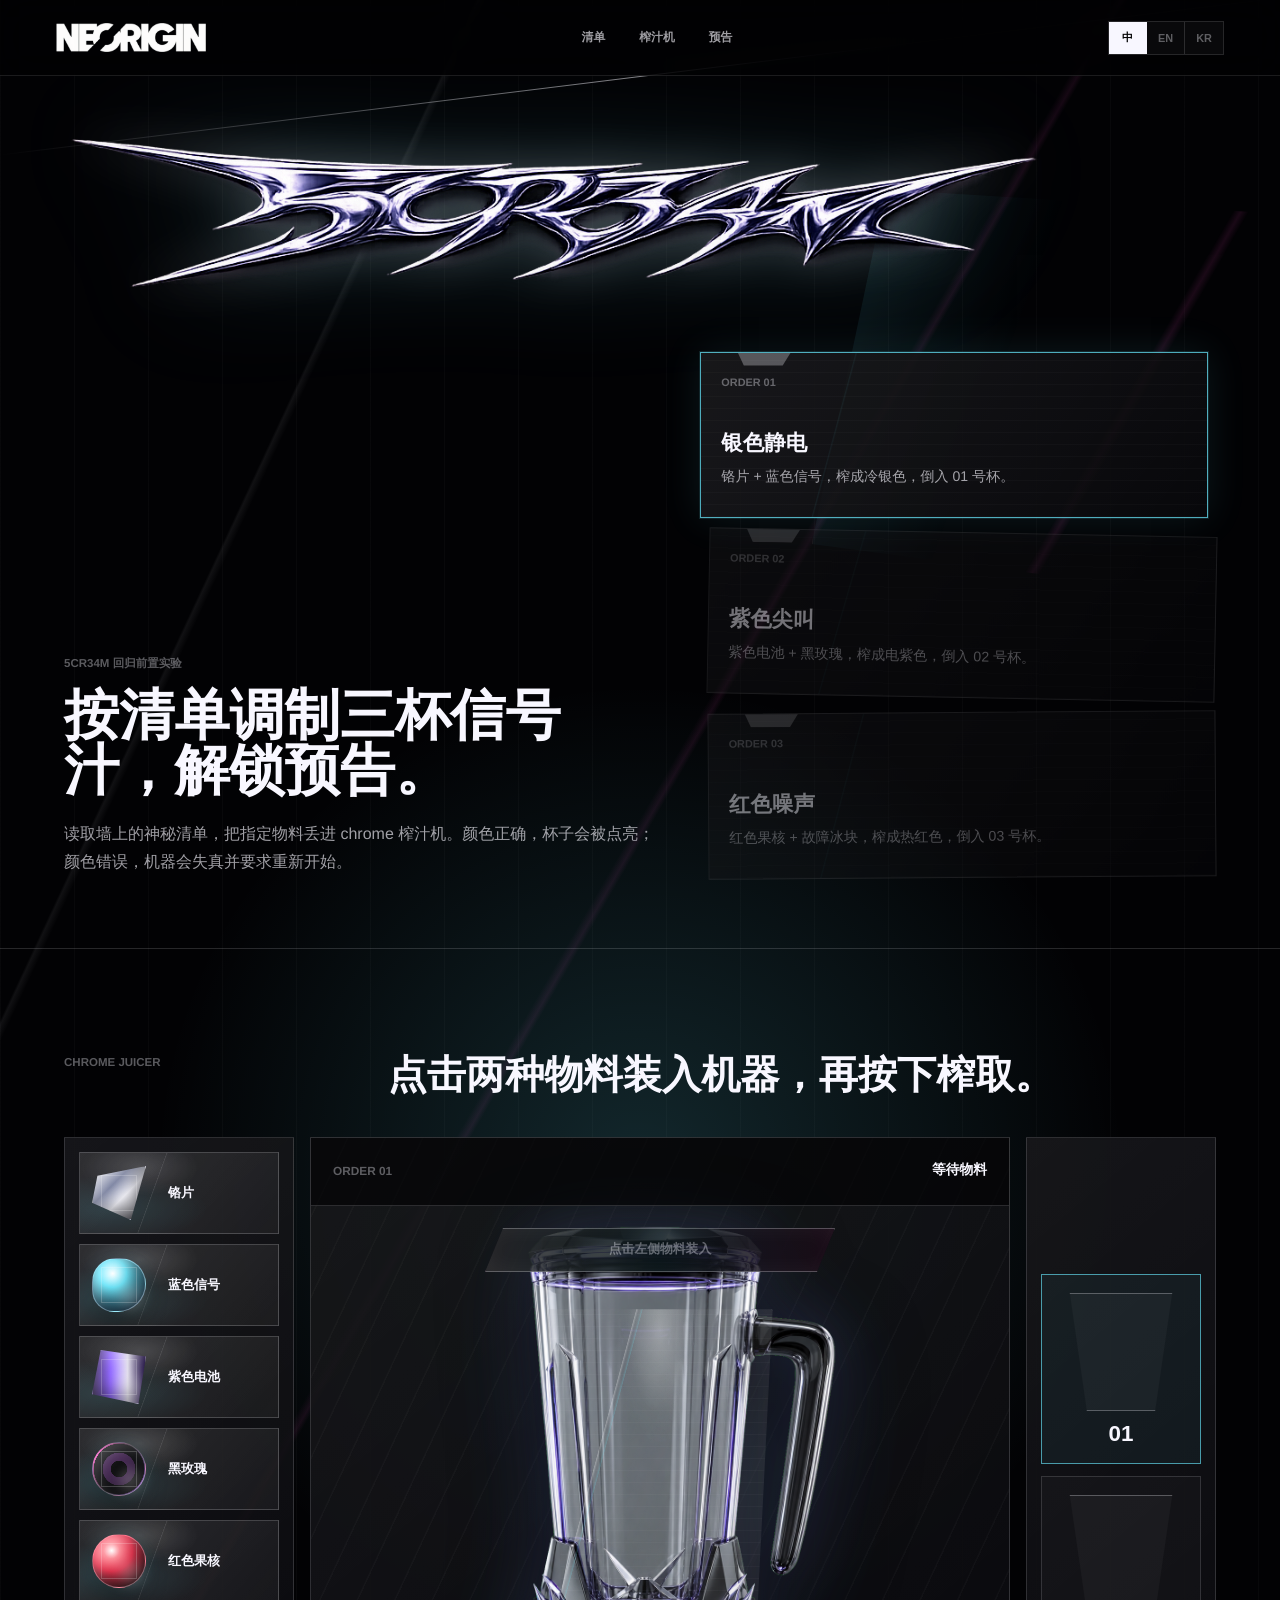
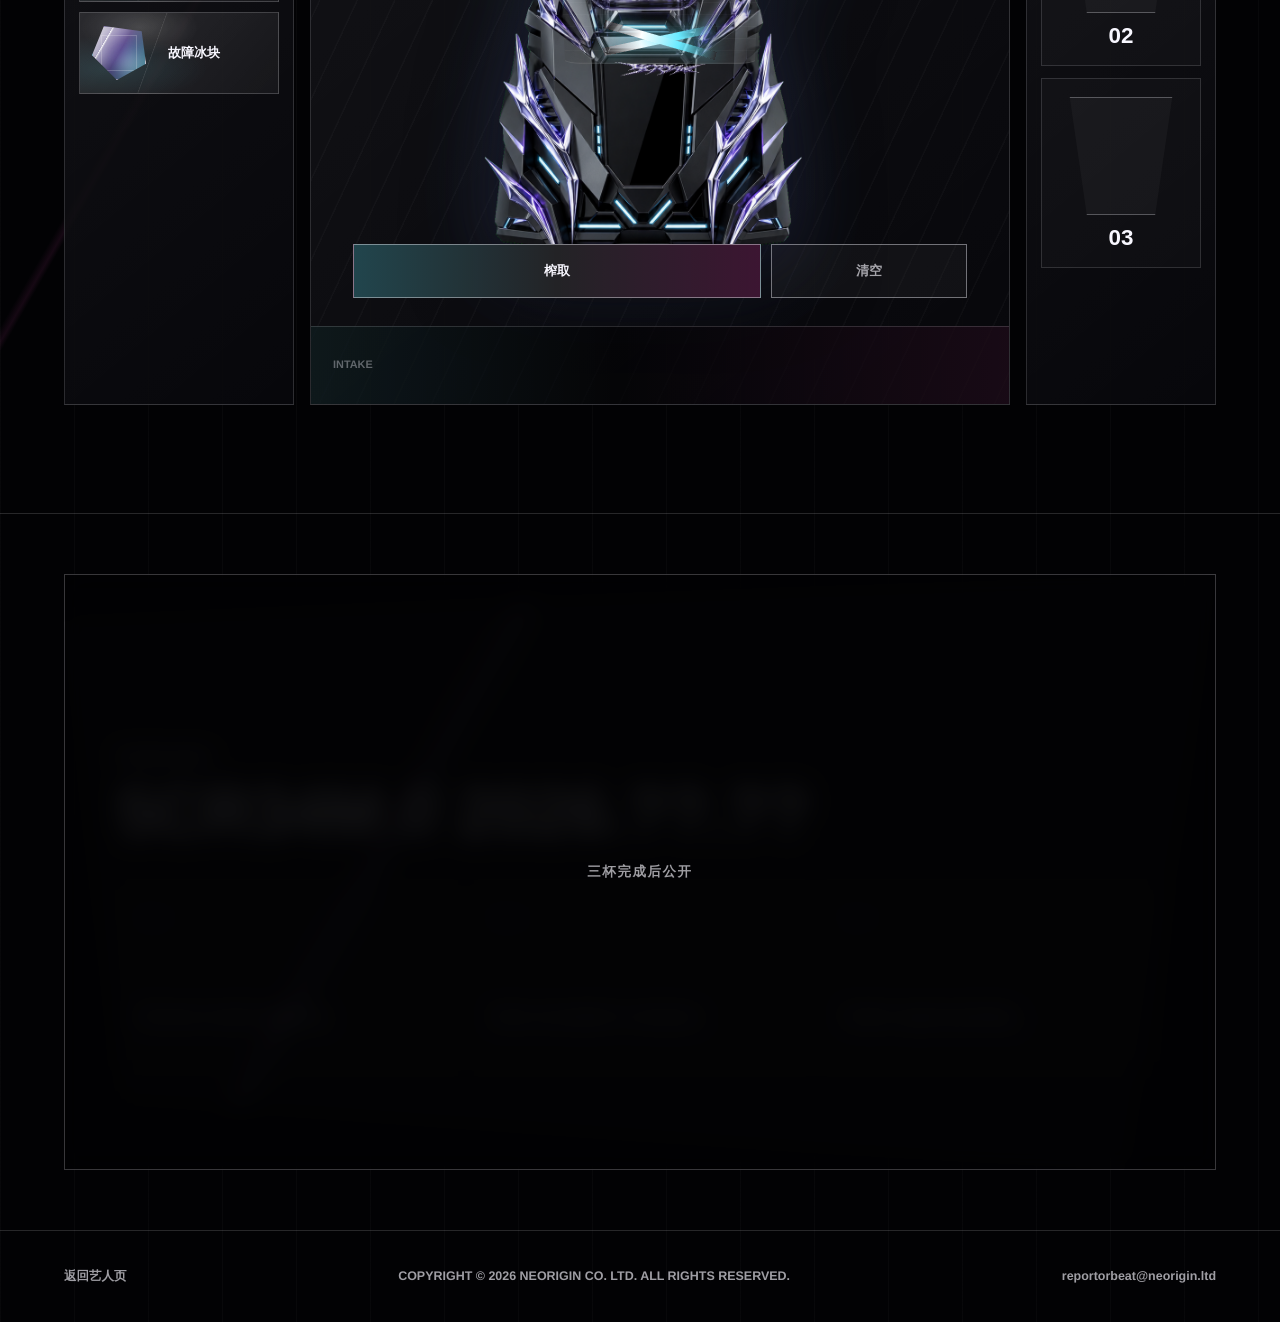
==== artists/5cr34m/index.html @ 67bed232 "Add files via upload" ====
<!doctype html>
<html lang="zh-CN">
  <head>
    <meta charset="UTF-8" />
    <meta name="viewport" content="width=device-width, initial-scale=1.0" />
    <meta name="description" content="5CR34M official interactive artist site by NEORIGIN." />
    <title>5CR34M | NEORIGIN</title>
    <link rel="stylesheet" href="./style.css?v=2" />
  </head>
  <body class="scream-lab" data-step="0">
    <canvas class="noise-field" id="noiseField" aria-hidden="true"></canvas>
    <div class="flash-layer" id="flashLayer" aria-hidden="true"></div>

    <header class="site-header">
      <a class="company-mark" href="../../" aria-label="NEORIGIN">
        <img src="../../assets/neorigin-logo.PNG" alt="NEORIGIN" draggable="false" />
      </a>
      <nav class="site-nav" aria-label="5CR34M">
        <a href="#orders" data-i18n="navOrders">清单</a>
        <a href="#lab" data-i18n="navLab">榨汁机</a>
        <a href="#teaser" data-i18n="navTeaser">预告</a>
      </nav>
      <div class="language-switch" aria-label="Language">
        <button class="lang-button is-active" type="button" data-lang="zh">中</button>
        <button class="lang-button" type="button" data-lang="en">EN</button>
        <button class="lang-button" type="button" data-lang="ko">KR</button>
      </div>
    </header>

    <main>
      <section class="hero" id="orders" aria-labelledby="heroTitle">
        <div class="hero-logo-wrap">
          <img
            class="artist-logo protected-media"
            src="../../assets/5CR34M-LOGO-TRIM.PNG"
            alt="5CR34M"
            draggable="false"
          />
        </div>

        <div class="hero-copy">
          <p class="eyebrow" data-i18n="heroKicker">5CR34M 回归前置实验</p>
          <h1 id="heroTitle" data-i18n="heroTitle">按清单调制三杯信号汁，解锁预告。</h1>
          <p data-i18n="heroCopy">
            读取墙上的神秘清单，把指定物料丢进 chrome 榨汁机。颜色正确，杯子会被点亮；颜色错误，机器会失真并要求重新开始。
          </p>
        </div>

        <div class="order-wall" aria-label="Recipe orders">
          <article class="order-card is-active" data-order-card="0">
            <span>ORDER 01</span>
            <strong data-i18n="orderOneTitle">银色静电</strong>
            <p data-i18n="orderOneCopy">铬片 + 蓝色信号，榨成冷银色，倒入 01 号杯。</p>
          </article>
          <article class="order-card" data-order-card="1">
            <span>ORDER 02</span>
            <strong data-i18n="orderTwoTitle">紫色尖叫</strong>
            <p data-i18n="orderTwoCopy">紫色电池 + 黑玫瑰，榨成电紫色，倒入 02 号杯。</p>
          </article>
          <article class="order-card" data-order-card="2">
            <span>ORDER 03</span>
            <strong data-i18n="orderThreeTitle">红色噪声</strong>
            <p data-i18n="orderThreeCopy">红色果核 + 故障冰块，榨成热红色，倒入 03 号杯。</p>
          </article>
        </div>
      </section>

      <section class="lab-section" id="lab" aria-labelledby="labTitle">
        <div class="lab-heading">
          <p class="eyebrow" data-i18n="labKicker">CHROME JUICER</p>
          <h2 id="labTitle" data-i18n="labTitle">点击两种物料装入机器，再按下榨取。</h2>
        </div>

        <div class="lab-grid">
          <aside class="ingredient-bank" aria-label="Ingredients">
            <button class="ingredient" type="button" data-ingredient="chrome">
              <span class="ingredient-icon chrome-shard"></span>
              <strong data-i18n="ingChrome">铬片</strong>
            </button>
            <button class="ingredient" type="button" data-ingredient="signal">
              <span class="ingredient-icon signal-drop"></span>
              <strong data-i18n="ingSignal">蓝色信号</strong>
            </button>
            <button class="ingredient" type="button" data-ingredient="violet">
              <span class="ingredient-icon violet-cell"></span>
              <strong data-i18n="ingViolet">紫色电池</strong>
            </button>
            <button class="ingredient" type="button" data-ingredient="rose">
              <span class="ingredient-icon black-rose"></span>
              <strong data-i18n="ingRose">黑玫瑰</strong>
            </button>
            <button class="ingredient" type="button" data-ingredient="redcore">
              <span class="ingredient-icon red-core"></span>
              <strong data-i18n="ingRedcore">红色果核</strong>
            </button>
            <button class="ingredient" type="button" data-ingredient="glitchice">
              <span class="ingredient-icon glitch-ice"></span>
              <strong data-i18n="ingGlitchice">故障冰块</strong>
            </button>
          </aside>

          <article class="juicer-console">
            <div class="machine-status">
              <span id="stepLabel">ORDER 01</span>
              <strong id="statusText" data-i18n="statusReady">等待物料</strong>
            </div>

            <div class="juicer" id="juicer" aria-label="5CR34M chrome juicer">
              <img
                class="machine-render protected-media"
                src="../../assets/5cr34m-juicer-render.png"
                alt=""
                draggable="false"
              />
              <div class="drop-zone" id="dropZone">
                <span data-i18n="dropHint">点击左侧物料装入</span>
              </div>
              <div class="machine-jar">
                <div class="jar-liquid" id="jarLiquid"></div>
                <canvas class="blend-canvas" id="blendCanvas" aria-hidden="true"></canvas>
                <div class="ingredient-world" id="ingredientWorld" aria-hidden="true"></div>
                <div class="blade blade-a"></div>
                <div class="blade blade-b"></div>
              </div>
              <div class="pour-stream" id="pourStream" aria-hidden="true"></div>
              <div class="machine-base">
                <button class="blend-button" id="blendButton" type="button" data-i18n="blendButton">
                  榨取
                </button>
                <button class="clear-button" id="clearButton" type="button" data-i18n="clearButton">
                  清空
                </button>
              </div>
            </div>

            <div class="loaded-tray" id="loadedTray" aria-live="polite"></div>
          </article>

          <aside class="cup-rack" aria-label="Signal cups">
            <button class="cup is-active" type="button" data-cup="0">
              <span class="cup-bowl"><i></i></span>
              <strong>01</strong>
            </button>
            <button class="cup" type="button" data-cup="1">
              <span class="cup-bowl"><i></i></span>
              <strong>02</strong>
            </button>
            <button class="cup" type="button" data-cup="2">
              <span class="cup-bowl"><i></i></span>
              <strong>03</strong>
            </button>
          </aside>
        </div>
      </section>

      <section class="teaser-section is-locked" id="teaser" aria-labelledby="teaserTitle">
        <div class="teaser-lock" id="teaserLock">
          <span data-i18n="teaserLocked">三杯完成后公开</span>
        </div>
        <div class="teaser-content">
          <p class="eyebrow" data-i18n="teaserKicker">RETURN SIGNAL</p>
          <h2 id="teaserTitle" data-i18n="teaserTitle">5CR34M // 2026.??.??</h2>
          <div class="teaser-grid">
            <article>
              <span>FILE A</span>
              <strong data-i18n="teaserOne">Chrome mouth opening.</strong>
            </article>
            <article>
              <span>FILE B</span>
              <strong data-i18n="teaserTwo">Voice encoded in red juice.</strong>
            </article>
            <article>
              <span>FILE C</span>
              <strong data-i18n="teaserThree">Trailer signal pending.</strong>
            </article>
          </div>
        </div>
      </section>
    </main>

    <footer class="site-footer">
      <a href="../../#artists" data-i18n="backArtists">返回艺人页</a>
      <span>COPYRIGHT © 2026 NEORIGIN CO. LTD. ALL RIGHTS RESERVED.</span>
      <a href="mailto:reportorbeat@neorigin.ltd">reportorbeat@neorigin.ltd</a>
    </footer>

    <script src="./script.js"></script>
  </body>
</html>
---- artists/5cr34m/style.css ----
:root {
  --bg: #020204;
  --panel: rgba(8, 8, 12, 0.82);
  --ink: #f8f7ff;
  --muted: rgba(248, 247, 255, 0.64);
  --soft: rgba(248, 247, 255, 0.36);
  --line: rgba(248, 247, 255, 0.15);
  --bright: rgba(248, 247, 255, 0.42);
  --cyan: #69eaff;
  --violet: #8f65ff;
  --pink: #ff4fc7;
  --red: #ff304f;
  --silver: #e7e7ff;
  --juice: transparent;
  --juice-glow: transparent;
  --mx: 50%;
  --my: 40%;
}

* {
  box-sizing: border-box;
}

html {
  min-width: 320px;
  background: var(--bg);
  scroll-behavior: smooth;
}

body {
  margin: 0;
  overflow-x: hidden;
  background:
    radial-gradient(circle at var(--mx) var(--my), rgba(105, 234, 255, 0.16), transparent 26%),
    linear-gradient(115deg, transparent 0 18%, rgba(248, 247, 255, 0.06) 18.1%, transparent 18.4%),
    linear-gradient(300deg, transparent 0 62%, rgba(255, 79, 199, 0.08) 62.2%, transparent 62.5%),
    repeating-linear-gradient(90deg, rgba(255, 255, 255, 0.025) 0 1px, transparent 1px 74px),
    #020204;
  color: var(--ink);
  font-family:
    "Inter", "Helvetica Neue", Helvetica, ui-sans-serif, system-ui, -apple-system,
    BlinkMacSystemFont, "Segoe UI", "PingFang SC", "Hiragino Sans GB",
    "Noto Sans CJK SC", "Microsoft YaHei", Arial, sans-serif;
  letter-spacing: 0;
  text-rendering: geometricPrecision;
  -webkit-font-smoothing: antialiased;
}

body::before {
  position: fixed;
  inset: 0;
  z-index: -3;
  pointer-events: none;
  content: "";
  background:
    linear-gradient(180deg, transparent, rgba(0, 0, 0, 0.66)),
    repeating-linear-gradient(0deg, rgba(255, 255, 255, 0.04) 0 1px, transparent 1px 7px);
  opacity: 0.46;
}

body.is-error {
  animation: errorShake 220ms steps(2, end) 2;
}

body.is-unlocked {
  background:
    radial-gradient(circle at var(--mx) var(--my), rgba(255, 79, 199, 0.2), transparent 28%),
    radial-gradient(circle at 50% 18%, rgba(105, 234, 255, 0.14), transparent 32%),
    linear-gradient(115deg, transparent 0 18%, rgba(248, 247, 255, 0.08) 18.1%, transparent 18.4%),
    #020204;
}

button,
a {
  color: inherit;
  font: inherit;
}

button {
  border-radius: 0;
}

a {
  text-decoration: none;
}

img,
.protected-media {
  max-width: 100%;
  user-select: none;
  -webkit-user-drag: none;
  -webkit-touch-callout: none;
}

svg,
canvas,
video {
  max-width: 100%;
}

:where(h1, h2, h3, p, a, span, strong, button) {
  overflow-wrap: anywhere;
}

::selection {
  background: var(--ink);
  color: #050506;
}

.noise-field,
.flash-layer {
  position: fixed;
  inset: 0;
  pointer-events: none;
}

.noise-field {
  z-index: -2;
}

.flash-layer {
  z-index: 60;
  overflow: hidden;
}

.spark {
  position: absolute;
  left: var(--x);
  top: var(--y);
  width: var(--w);
  height: 2px;
  background: linear-gradient(90deg, transparent, hsl(var(--hue) 100% 72%), transparent);
  box-shadow: 0 0 18px hsl(var(--hue) 100% 68% / 0.78);
  transform: translate(-50%, -50%) rotate(var(--r));
  animation: sparkOut 720ms cubic-bezier(0.14, 0.76, 0.18, 1) forwards;
}

.site-header {
  position: fixed;
  inset: 0 0 auto;
  z-index: 40;
  display: grid;
  grid-template-columns: auto minmax(0, 1fr) auto;
  gap: 28px;
  align-items: center;
  min-height: 76px;
  padding: 0 56px;
  border-bottom: 1px solid rgba(248, 247, 255, 0.1);
  background: rgba(2, 2, 4, 0.72);
  backdrop-filter: blur(18px);
}

.company-mark {
  display: block;
  width: 150px;
}

.company-mark img {
  display: block;
  width: 100%;
  height: auto;
}

.site-nav {
  display: flex;
  justify-content: center;
  gap: 34px;
  color: var(--muted);
  font-size: 0.74rem;
  font-weight: 840;
}

.site-nav a {
  position: relative;
  padding: 8px 0;
  white-space: nowrap;
}

.site-nav a::after {
  position: absolute;
  right: 0;
  bottom: 2px;
  left: 0;
  height: 1px;
  content: "";
  background: linear-gradient(90deg, var(--cyan), var(--silver), var(--pink));
  opacity: 0;
  transform: scaleX(0);
  transform-origin: right;
  transition:
    opacity 160ms ease,
    transform 160ms ease;
}

.site-nav a:hover {
  color: var(--ink);
}

.site-nav a:hover::after {
  opacity: 1;
  transform: scaleX(1);
  transform-origin: left;
}

.language-switch {
  display: flex;
  border: 1px solid var(--line);
}

.lang-button {
  min-width: 38px;
  height: 32px;
  border: 0;
  border-right: 1px solid var(--line);
  background: rgba(255, 255, 255, 0.03);
  color: var(--soft);
  font-size: 0.68rem;
  font-weight: 880;
  cursor: pointer;
}

.lang-button:last-child {
  border-right: 0;
}

.lang-button.is-active {
  background: var(--ink);
  color: #050506;
}

.hero {
  position: relative;
  display: grid;
  grid-template-columns: minmax(0, 1fr) minmax(360px, 0.86fr);
  gap: 54px;
  min-height: 100svh;
  padding: 132px 64px 70px;
  align-items: end;
  overflow: hidden;
}

.hero::before,
.hero::after {
  position: absolute;
  pointer-events: none;
  content: "";
}

.hero::before {
  inset: 20% -12% auto auto;
  width: 620px;
  height: 420px;
  border: 1px solid rgba(248, 247, 255, 0.12);
  background:
    linear-gradient(110deg, rgba(105, 234, 255, 0.16), transparent 34%),
    linear-gradient(300deg, transparent 0 48%, rgba(255, 79, 199, 0.14) 49%, transparent 50%);
  clip-path: polygon(12% 0, 100% 8%, 82% 100%, 0 84%);
  filter: blur(0.2px);
  opacity: 0.7;
}

.hero::after {
  inset: 76px 0 auto;
  height: 1px;
  background: linear-gradient(90deg, transparent, rgba(248, 247, 255, 0.52), transparent);
  transform: skewY(-7deg);
}

.hero-logo-wrap {
  grid-column: 1 / -1;
  width: min(100%, 980px);
  margin-bottom: 4px;
}

.artist-logo {
  display: block;
  width: 100%;
  height: auto;
  filter:
    drop-shadow(0 0 24px rgba(248, 247, 255, 0.22))
    drop-shadow(0 0 54px rgba(105, 234, 255, 0.18));
}

.hero-copy {
  max-width: 760px;
}

.eyebrow {
  margin: 0 0 16px;
  color: var(--soft);
  font-size: 0.72rem;
  font-weight: 900;
  text-transform: uppercase;
}

.hero h1,
.lab-heading h2,
.teaser-section h2 {
  margin: 0;
  font-weight: 880;
  line-height: 0.98;
}

.hero h1 {
  max-width: 740px;
  font-size: 3.45rem;
}

.hero-copy p:not(.eyebrow) {
  max-width: 620px;
  margin: 24px 0 0;
  color: var(--muted);
  font-size: 1rem;
  line-height: 1.78;
}

.order-wall {
  position: relative;
  display: grid;
  gap: 14px;
  align-self: stretch;
}

.order-card {
  position: relative;
  min-height: 166px;
  padding: 20px;
  overflow: hidden;
  border: 1px solid rgba(248, 247, 255, 0.17);
  background:
    linear-gradient(130deg, rgba(248, 247, 255, 0.08), rgba(248, 247, 255, 0.015)),
    rgba(5, 5, 8, 0.86);
  transform: rotate(var(--tilt, -1deg));
  transition:
    border-color 180ms ease,
    opacity 180ms ease,
    transform 180ms ease;
}

.order-card:nth-child(2) {
  --tilt: 1.1deg;
}

.order-card:nth-child(3) {
  --tilt: -0.4deg;
}

.order-card::before {
  position: absolute;
  inset: 0;
  content: "";
  background:
    linear-gradient(105deg, transparent 0 28%, rgba(105, 234, 255, 0.14) 28.2%, transparent 28.5%),
    repeating-linear-gradient(0deg, rgba(255, 255, 255, 0.05) 0 1px, transparent 1px 12px);
  opacity: 0.42;
}

.order-card::after {
  position: absolute;
  top: -1px;
  left: 36px;
  width: 54px;
  height: 14px;
  content: "";
  background: rgba(248, 247, 255, 0.52);
  clip-path: polygon(0 0, 100% 0, 84% 100%, 12% 100%);
  opacity: 0.55;
}

.order-card span,
.order-card strong,
.order-card p {
  position: relative;
  z-index: 1;
}

.order-card span {
  color: var(--soft);
  font-size: 0.68rem;
  font-weight: 900;
}

.order-card strong {
  display: block;
  margin-top: 42px;
  font-size: 1.34rem;
  line-height: 1;
  font-weight: 900;
}

.order-card p {
  margin: 12px 0 0;
  color: var(--muted);
  font-size: 0.88rem;
  line-height: 1.55;
}

.order-card:not(.is-active):not(.is-done) {
  opacity: 0.46;
}

.order-card.is-active {
  border-color: rgba(105, 234, 255, 0.72);
  transform: rotate(0deg) translateX(-8px);
  box-shadow:
    0 0 0 1px rgba(105, 234, 255, 0.12),
    0 0 38px rgba(105, 234, 255, 0.1);
}

.order-card.is-done {
  border-color: rgba(248, 247, 255, 0.46);
  opacity: 0.92;
}

.lab-section,
.teaser-section {
  position: relative;
  padding: 108px 64px;
  border-top: 1px solid var(--line);
}

.lab-heading {
  display: grid;
  grid-template-columns: 0.34fr minmax(0, 1fr);
  gap: 42px;
  max-width: 1220px;
  margin: 0 auto 42px;
}

.lab-heading h2 {
  max-width: 760px;
  font-size: 2.45rem;
}

.lab-grid {
  display: grid;
  grid-template-columns: 230px minmax(0, 1fr) 190px;
  gap: 16px;
  max-width: 1220px;
  margin: 0 auto;
}

.ingredient-bank,
.juicer-console,
.cup-rack {
  border: 1px solid var(--line);
  background:
    linear-gradient(140deg, rgba(255, 255, 255, 0.07), rgba(255, 255, 255, 0.014)),
    rgba(4, 4, 7, 0.86);
}

.ingredient-bank {
  display: grid;
  gap: 10px;
  align-content: start;
  padding: 14px;
  perspective: 900px;
}

.ingredient {
  position: relative;
  display: grid;
  grid-template-columns: 64px minmax(0, 1fr);
  gap: 12px;
  align-items: center;
  min-height: 82px;
  padding: 10px 12px;
  overflow: hidden;
  border: 1px solid rgba(248, 247, 255, 0.18);
  background:
    radial-gradient(ellipse at 30% 18%, rgba(255, 255, 255, 0.16), transparent 30%),
    linear-gradient(130deg, rgba(255, 255, 255, 0.09), rgba(255, 255, 255, 0.015)),
    rgba(255, 255, 255, 0.026);
  color: var(--ink);
  text-align: left;
  cursor: pointer;
  transform-style: preserve-3d;
  transition:
    border-color 140ms ease,
    transform 140ms ease,
    background 140ms ease;
}

.ingredient::before {
  position: absolute;
  inset: 0;
  pointer-events: none;
  content: "";
  background:
    linear-gradient(110deg, transparent 0 38%, rgba(255, 255, 255, 0.16) 38.2%, transparent 38.7%),
    radial-gradient(ellipse at 28px 70%, rgba(105, 234, 255, 0.18), transparent 42%);
  opacity: 0.68;
}

.ingredient:hover,
.ingredient.is-selected {
  border-color: rgba(105, 234, 255, 0.62);
  background: rgba(105, 234, 255, 0.065);
  transform: translateX(4px) rotateY(-8deg) rotateX(4deg);
}

.ingredient.is-used {
  opacity: 0.38;
  pointer-events: none;
}

.ingredient strong {
  position: relative;
  z-index: 2;
  min-width: 0;
  font-size: 0.82rem;
  font-weight: 880;
  overflow-wrap: anywhere;
}

.ingredient-icon {
  position: relative;
  z-index: 2;
  display: block;
  width: 54px;
  height: 54px;
  border: 1px solid rgba(248, 247, 255, 0.36);
  background: rgba(255, 255, 255, 0.04);
  box-shadow:
    inset -10px -12px 18px rgba(0, 0, 0, 0.38),
    inset 8px 8px 16px rgba(255, 255, 255, 0.26),
    0 14px 22px rgba(0, 0, 0, 0.32),
    0 0 22px rgba(105, 234, 255, 0.12);
  transform: translateZ(22px);
}

.ingredient-icon::before,
.ingredient-icon::after {
  position: absolute;
  pointer-events: none;
  content: "";
}

.ingredient-icon::before {
  inset: 8px;
  border: 1px solid rgba(255, 255, 255, 0.2);
  filter: blur(0.2px);
}

.ingredient-icon::after {
  right: 5px;
  bottom: 5px;
  width: 38%;
  height: 38%;
  background: rgba(255, 255, 255, 0.32);
  filter: blur(8px);
}

.chrome-shard {
  background: linear-gradient(135deg, #ffffff, #7d84a2 36%, #f7f7ff 58%, #11111a);
  clip-path: polygon(10% 18%, 100% 0, 72% 100%, 0 68%);
}

.signal-drop {
  border-radius: 48% 52% 56% 44%;
  background: radial-gradient(circle at 38% 28%, #fff, var(--cyan) 28%, #143d56 78%);
}

.violet-cell {
  background: linear-gradient(90deg, #2a174f, var(--violet), #f3efff, #321a68);
  clip-path: polygon(16% 0, 100% 12%, 86% 100%, 0 82%);
}

.black-rose {
  border-radius: 50%;
  background:
    radial-gradient(circle at 50% 50%, #050507 0 22%, #3f214e 23% 44%, #07070b 45% 68%, transparent 69%),
    conic-gradient(from 30deg, #09090d, #7340a5, #0a0a0f, #ff4fc7, #09090d);
}

.red-core {
  border-radius: 50%;
  background:
    radial-gradient(circle at 36% 30%, #fff, #ff8a96 16%, var(--red) 42%, #39030c 78%);
}

.glitch-ice {
  background:
    linear-gradient(120deg, transparent 0 24%, rgba(255, 255, 255, 0.92) 24.5%, transparent 27%),
    linear-gradient(300deg, rgba(105, 234, 255, 0.94), rgba(143, 101, 255, 0.45), rgba(255, 255, 255, 0.9));
  clip-path: polygon(22% 0, 92% 10%, 100% 70%, 46% 100%, 0 54%);
}

.juicer-console {
  position: relative;
  min-height: 680px;
  overflow: hidden;
}

.juicer-console::before {
  position: absolute;
  inset: 0;
  pointer-events: none;
  content: "";
  background:
    radial-gradient(circle at var(--mx) var(--my), rgba(105, 234, 255, 0.16), transparent 22%),
    repeating-linear-gradient(115deg, transparent 0 32px, rgba(255, 255, 255, 0.04) 33px 34px);
  opacity: 0.65;
}

.machine-status {
  position: relative;
  z-index: 2;
  display: flex;
  align-items: center;
  justify-content: space-between;
  gap: 18px;
  min-height: 68px;
  padding: 0 22px;
  border-bottom: 1px solid var(--line);
  background: rgba(2, 2, 4, 0.68);
}

.machine-status span {
  color: var(--soft);
  font-size: 0.74rem;
  font-weight: 900;
}

.machine-status strong {
  text-align: right;
  font-size: 0.86rem;
  font-weight: 900;
}

.juicer {
  position: relative;
  z-index: 1;
  min-height: 720px;
  padding: 26px 24px 118px;
  isolation: isolate;
  user-select: none;
  perspective: 1200px;
}

.machine-render {
  position: absolute;
  left: 50%;
  top: 10px;
  z-index: 1;
  display: block;
  width: min(73%, 430px);
  max-height: 650px;
  object-fit: contain;
  pointer-events: none;
  filter:
    drop-shadow(0 24px 42px rgba(0, 0, 0, 0.66))
    drop-shadow(0 0 24px rgba(143, 101, 255, 0.14))
    drop-shadow(0 0 34px rgba(105, 234, 255, 0.1));
  transform: translateX(-50%);
  transform-origin: 50% 68%;
}

.juicer.is-blending .machine-render {
  animation: machinePulse 180ms steps(2, end) infinite;
}

.juicer.is-pouring .machine-render {
  transform: translateX(-50%) rotate(-1.4deg);
  transition: transform 420ms cubic-bezier(0.2, 0.82, 0.2, 1);
}

.drop-zone {
  position: absolute;
  top: 22px;
  left: 50%;
  z-index: 9;
  display: grid;
  width: min(62%, 350px);
  min-height: 44px;
  place-items: center;
  border: 1px solid rgba(248, 247, 255, 0.28);
  background:
    linear-gradient(90deg, rgba(255, 255, 255, 0.12), rgba(105, 234, 255, 0.08), rgba(255, 79, 199, 0.08)),
    rgba(3, 3, 6, 0.82);
  color: var(--soft);
  font-size: 0.8rem;
  font-weight: 860;
  box-shadow:
    inset 0 0 24px rgba(255, 255, 255, 0.05),
    0 16px 40px rgba(0, 0, 0, 0.28);
  clip-path: polygon(18px 0, 100% 0, calc(100% - 18px) 100%, 0 100%);
  transform: translateX(-50%);
  transition:
    border-color 140ms ease,
    background 140ms ease,
    color 140ms ease;
}

.drop-zone.is-hot {
  border-color: var(--cyan);
  background: rgba(105, 234, 255, 0.12);
  color: var(--ink);
}

.machine-jar {
  position: absolute;
  left: 50%;
  top: 96px;
  z-index: 4;
  display: grid;
  width: min(43.5%, 256px);
  height: 362px;
  place-items: center;
  overflow: hidden;
  border: 0;
  background:
    radial-gradient(ellipse at 50% 8%, rgba(255, 255, 255, 0.12), transparent 24%),
    linear-gradient(110deg, rgba(255, 255, 255, 0.1), transparent 22%, rgba(255, 255, 255, 0.08) 72%);
  border-radius: 34px 34px 48px 48px / 46px 46px 54px 54px;
  clip-path: polygon(6% 2%, 94% 2%, 87% 100%, 13% 100%);
  box-shadow:
    inset 0 0 60px rgba(255, 255, 255, 0.08),
    inset 0 -46px 80px rgba(0, 0, 0, 0.18);
  perspective: 920px;
  transform: translateX(-50%);
}

.machine-jar::before,
.machine-jar::after {
  position: absolute;
  inset: 0;
  pointer-events: none;
  content: "";
}

.machine-jar::before {
  background:
    linear-gradient(105deg, transparent 0 30%, rgba(255, 255, 255, 0.26) 30.2%, transparent 30.8%),
    linear-gradient(285deg, transparent 0 68%, rgba(105, 234, 255, 0.18) 68.2%, transparent 68.8%);
  border-radius: inherit;
}

.machine-jar::after {
  border: 1px solid rgba(255, 255, 255, 0.08);
  border-radius: inherit;
  background:
    radial-gradient(ellipse at 50% 7%, rgba(255, 255, 255, 0.26), transparent 18%),
    repeating-linear-gradient(0deg, rgba(255, 255, 255, 0.025) 0 1px, transparent 1px 12px);
  mix-blend-mode: screen;
}

.jar-liquid {
  position: absolute;
  right: 8%;
  bottom: 5%;
  left: 8%;
  height: var(--liquid-height, 0%);
  background:
    radial-gradient(ellipse at 50% 8%, rgba(255, 255, 255, 0.24), transparent 24%),
    linear-gradient(120deg, rgba(255, 255, 255, 0.04), var(--juice-glow));
  filter: saturate(1.15) blur(0.2px);
  opacity: 0.18;
  transition:
    height 520ms ease,
    background 420ms ease;
  border-radius: 0 0 36px 36px / 0 0 42px 42px;
  clip-path: polygon(0 12%, 18% 2%, 42% 10%, 64% 0, 100% 12%, 100% 100%, 0 100%);
}

.jar-liquid::before,
.jar-liquid::after {
  position: absolute;
  inset: -20% -8%;
  pointer-events: none;
  content: "";
  opacity: 0;
  transition: opacity 220ms ease;
}

.jar-liquid::before {
  background:
    conic-gradient(from 0deg, transparent, rgba(255, 255, 255, 0.42), transparent, var(--juice-glow), transparent),
    radial-gradient(circle at 50% 50%, transparent 0 28%, rgba(255, 255, 255, 0.18) 29% 30%, transparent 31%);
  mix-blend-mode: screen;
}

.jar-liquid::after {
  background:
    radial-gradient(ellipse at 50% 15%, rgba(255, 255, 255, 0.62), transparent 22%),
    repeating-radial-gradient(ellipse at 50% 22%, rgba(255, 255, 255, 0.2) 0 1px, transparent 1px 11px);
  transform: scaleY(0.35);
}

.juicer.is-blending .jar-liquid::before {
  opacity: 0.8;
  animation: liquidVortex 520ms linear infinite;
}

.juicer.is-blending .jar-liquid::after {
  opacity: 0.55;
  animation: surfaceSpin 760ms linear infinite;
}

.blend-canvas,
.ingredient-world {
  position: absolute;
  inset: 0;
  width: 100%;
  height: 100%;
  pointer-events: none;
}

.blend-canvas {
  z-index: 5;
  mix-blend-mode: screen;
}

.ingredient-world {
  z-index: 4;
  transform-style: preserve-3d;
}

.jar-object {
  position: absolute;
  left: 0;
  top: 0;
  width: var(--size);
  height: var(--size);
  opacity: var(--opacity, 1);
  filter:
    drop-shadow(0 18px 18px rgba(0, 0, 0, 0.48))
    drop-shadow(0 0 22px var(--object-glow, rgba(105, 234, 255, 0.2)));
  transform:
    translate3d(var(--x), var(--y), var(--z))
    rotateX(var(--rx))
    rotateY(var(--ry))
    rotateZ(var(--rz))
    scale(var(--scale));
  transform-style: preserve-3d;
  transition: opacity 140ms ease;
}

.jar-object::before,
.jar-object::after {
  position: absolute;
  content: "";
}

.jar-object::before {
  inset: 0;
  border: 1px solid rgba(255, 255, 255, 0.38);
  background: var(--object-fill);
  border-radius: var(--object-radius, 44%);
  box-shadow:
    inset -16px -18px 24px rgba(0, 0, 0, 0.42),
    inset 10px 10px 20px rgba(255, 255, 255, 0.34),
    0 0 0 4px rgba(255, 255, 255, 0.035);
}

.jar-object::after {
  left: 16%;
  top: 12%;
  width: 42%;
  height: 30%;
  background: rgba(255, 255, 255, 0.72);
  border-radius: 50%;
  filter: blur(9px);
  transform: rotate(-18deg);
}

.jar-object[data-kind="chrome"]::before {
  border-radius: 34% 52% 40% 58%;
  transform: skewX(-8deg);
}

.jar-object[data-kind="signal"]::before {
  border-radius: 48% 52% 56% 44%;
}

.jar-object[data-kind="violet"]::before {
  border-radius: 32% 46% 36% 54%;
  transform: skewX(-6deg);
}

.jar-object[data-kind="rose"]::before {
  border-radius: 50%;
  clip-path: polygon(50% 0, 63% 30%, 98% 20%, 72% 50%, 98% 78%, 62% 70%, 50% 100%, 38% 70%, 2% 78%, 28% 50%, 2% 20%, 37% 30%);
}

.jar-object[data-kind="redcore"]::before {
  border-radius: 50%;
}

.jar-object[data-kind="glitchice"]::before {
  border-radius: 32% 54% 44% 48%;
  transform: skewX(8deg);
}

.blade {
  position: absolute;
  left: 50%;
  bottom: 20px;
  z-index: 2;
  width: 116px;
  height: 8px;
  background: linear-gradient(90deg, transparent, #fff, var(--cyan), transparent);
  box-shadow: 0 0 18px rgba(105, 234, 255, 0.54);
  transform-origin: center;
}

.blade-a {
  transform: translateX(-50%) rotate(-12deg);
}

.blade-b {
  transform: translateX(-50%) rotate(16deg);
}

.juicer.is-blending .blade-a,
.juicer.is-blending .blade-b {
  animation: bladeSpin 140ms linear infinite;
}

.juicer.is-blending .machine-jar {
  animation: glassPulse 150ms steps(2, end) infinite;
}

.pour-stream {
  position: absolute;
  left: calc(50% + min(22vw, 172px));
  top: 454px;
  z-index: 6;
  width: 12px;
  height: 0;
  pointer-events: none;
  opacity: 0;
  background:
    radial-gradient(circle at 50% 18%, rgba(255, 255, 255, 0.9), transparent 22%),
    linear-gradient(180deg, rgba(255, 255, 255, 0.7), var(--juice-glow), rgba(255, 255, 255, 0.08));
  border-radius: 999px;
  box-shadow:
    0 0 18px var(--juice-glow),
    0 0 34px rgba(248, 247, 255, 0.22);
  transform: rotate(-14deg);
  transform-origin: top center;
  filter: blur(0.1px) saturate(1.3);
}

.pour-stream::before,
.pour-stream::after {
  position: absolute;
  content: "";
  border-radius: 50%;
  background: var(--juice-glow);
  filter: blur(0.4px);
}

.pour-stream::before {
  left: -14px;
  top: 72%;
  width: 9px;
  height: 9px;
}

.pour-stream::after {
  right: -12px;
  top: 42%;
  width: 6px;
  height: 6px;
}

.juicer.is-pouring .pour-stream {
  height: 168px;
  opacity: 0.92;
  animation: pourFlicker 260ms linear infinite;
  transition:
    height 240ms ease,
    opacity 180ms ease;
}

.machine-base {
  position: absolute;
  right: 42px;
  bottom: 28px;
  left: 42px;
  z-index: 9;
  display: grid;
  grid-template-columns: 1fr 0.48fr;
  gap: 10px;
}

.blend-button,
.clear-button {
  min-height: 54px;
  border: 1px solid var(--bright);
  color: var(--ink);
  font-size: 0.82rem;
  font-weight: 920;
  cursor: pointer;
}

.blend-button {
  background:
    linear-gradient(90deg, rgba(105, 234, 255, 0.28), rgba(255, 255, 255, 0.12), rgba(255, 79, 199, 0.22)),
    #050508;
}

.clear-button {
  background: rgba(255, 255, 255, 0.035);
  color: var(--muted);
}

.blend-button:hover,
.clear-button:hover {
  border-color: var(--cyan);
  background-color: rgba(105, 234, 255, 0.1);
}

.loaded-tray {
  position: relative;
  z-index: 2;
  display: flex;
  flex-wrap: wrap;
  gap: 8px;
  min-height: 78px;
  align-items: center;
  padding: 14px 22px;
  border-top: 1px solid var(--line);
  background:
    linear-gradient(90deg, rgba(105, 234, 255, 0.08), transparent 44%, rgba(255, 79, 199, 0.08)),
    rgba(2, 2, 4, 0.64);
}

.loaded-tray::before {
  width: 84px;
  color: var(--soft);
  content: "INTAKE";
  font-size: 0.68rem;
  font-weight: 900;
}

.loaded-chip {
  display: inline-grid;
  min-height: 34px;
  place-items: center;
  padding: 0 12px;
  border: 1px solid rgba(248, 247, 255, 0.18);
  background:
    linear-gradient(110deg, rgba(255, 255, 255, 0.1), transparent 42%),
    rgba(255, 255, 255, 0.04);
  color: var(--ink);
  font-size: 0.74rem;
  font-weight: 860;
  clip-path: polygon(8px 0, 100% 0, calc(100% - 8px) 100%, 0 100%);
}

.cup-rack {
  display: grid;
  gap: 12px;
  align-content: center;
  padding: 14px;
}

.cup {
  position: relative;
  display: grid;
  min-height: 190px;
  padding: 18px;
  align-content: space-between;
  border: 1px solid rgba(248, 247, 255, 0.14);
  background: rgba(255, 255, 255, 0.02);
  color: var(--ink);
  cursor: pointer;
  transition:
    border-color 160ms ease,
    background 160ms ease,
    transform 160ms ease;
}

.cup:hover,
.cup.is-active {
  border-color: rgba(105, 234, 255, 0.62);
  background: rgba(105, 234, 255, 0.05);
}

.cup.is-filled {
  border-color: rgba(248, 247, 255, 0.5);
}

.cup.is-filled .cup-bowl i {
  height: var(--cup-fill, 78%);
}

.cup-bowl {
  position: relative;
  display: block;
  width: 100%;
  height: 118px;
  overflow: hidden;
  border: 1px solid rgba(248, 247, 255, 0.28);
  background: rgba(255, 255, 255, 0.035);
  clip-path: polygon(8% 0, 92% 0, 78% 100%, 22% 100%);
}

.cup-bowl i {
  position: absolute;
  right: 10%;
  bottom: 8%;
  left: 10%;
  height: 0%;
  background: var(--cup-color, transparent);
  box-shadow: 0 0 28px var(--cup-glow, transparent);
  transition: height 1500ms cubic-bezier(0.18, 0.84, 0.18, 1);
}

.cup strong {
  font-size: 1.4rem;
  line-height: 1;
  font-weight: 900;
}

.teaser-section {
  min-height: 650px;
  overflow: hidden;
}

.teaser-section::before {
  position: absolute;
  inset: 60px 64px;
  pointer-events: none;
  content: "";
  border: 1px solid rgba(248, 247, 255, 0.13);
  background:
    linear-gradient(120deg, transparent 0 32%, rgba(105, 234, 255, 0.16) 32.2%, transparent 32.5%),
    linear-gradient(300deg, transparent 0 68%, rgba(255, 79, 199, 0.18) 68.2%, transparent 68.5%),
    rgba(255, 255, 255, 0.018);
  clip-path: polygon(0 8%, 100% 0, 92% 100%, 5% 88%);
}

.teaser-lock {
  position: absolute;
  inset: 60px 64px;
  z-index: 3;
  display: grid;
  place-items: center;
  border: 1px solid rgba(248, 247, 255, 0.22);
  background: rgba(2, 2, 4, 0.74);
  color: var(--muted);
  font-size: 0.84rem;
  font-weight: 900;
  letter-spacing: 0.12em;
  backdrop-filter: blur(12px);
  transition:
    opacity 240ms ease,
    transform 240ms ease;
}

.teaser-section:not(.is-locked) .teaser-lock {
  opacity: 0;
  pointer-events: none;
  transform: scale(1.04);
}

.teaser-content {
  position: relative;
  z-index: 2;
  display: grid;
  min-height: 500px;
  align-content: end;
  max-width: 1220px;
  margin: 0 auto;
  padding: 54px;
}

.teaser-section h2 {
  max-width: 900px;
  font-size: 4.2rem;
  filter: blur(4px);
  opacity: 0.32;
  transition:
    filter 260ms ease,
    opacity 260ms ease;
}

.teaser-section:not(.is-locked) h2 {
  filter: blur(0);
  opacity: 1;
}

.teaser-grid {
  display: grid;
  grid-template-columns: repeat(3, minmax(0, 1fr));
  gap: 12px;
  margin-top: 42px;
}

.teaser-grid article {
  min-height: 180px;
  padding: 18px;
  border: 1px solid rgba(248, 247, 255, 0.14);
  background: rgba(255, 255, 255, 0.035);
  filter: blur(5px);
  opacity: 0.25;
  transition:
    filter 260ms ease,
    opacity 260ms ease,
    transform 260ms ease;
}

.teaser-section:not(.is-locked) .teaser-grid article {
  filter: blur(0);
  opacity: 1;
}

.teaser-section:not(.is-locked) .teaser-grid article:hover {
  transform: translateY(-6px);
}

.teaser-grid span {
  color: var(--soft);
  font-size: 0.68rem;
  font-weight: 900;
}

.teaser-grid strong {
  display: block;
  margin-top: 82px;
  font-size: 1.05rem;
  line-height: 1.2;
  font-weight: 900;
}

.site-footer {
  display: flex;
  flex-wrap: wrap;
  align-items: center;
  justify-content: space-between;
  gap: 18px;
  min-height: 92px;
  padding: 0 64px;
  border-top: 1px solid var(--line);
  color: var(--muted);
  font-size: 0.78rem;
  font-weight: 760;
}

.site-footer a:hover {
  color: var(--ink);
}

@keyframes sparkOut {
  0% {
    opacity: 1;
    transform: translate(-50%, -50%) rotate(var(--r)) scaleX(0.4);
  }

  100% {
    opacity: 0;
    transform:
      translate(calc(-50% + var(--dx)), calc(-50% + var(--dy)))
      rotate(var(--r))
      scaleX(1.3);
  }
}

@keyframes bladeSpin {
  0% {
    transform: translateX(-50%) rotate(0deg);
  }

  100% {
    transform: translateX(-50%) rotate(360deg);
  }
}

@keyframes machineRattle {
  0% {
    transform: translate3d(0, 0, 0);
  }

  50% {
    transform: translate3d(4px, -2px, 0) skewX(-1deg);
  }

  100% {
    transform: translate3d(-3px, 2px, 0) skewX(1deg);
  }
}

@keyframes machinePulse {
  0% {
    transform: translateX(-50%) translate3d(0, 0, 0) rotate(0deg);
  }

  50% {
    transform: translateX(-50%) translate3d(3px, -2px, 0) rotate(0.35deg);
  }

  100% {
    transform: translateX(-50%) translate3d(-2px, 2px, 0) rotate(-0.28deg);
  }
}

@keyframes glassPulse {
  0% {
    transform: translateX(-50%) translate3d(0, 0, 0);
  }

  50% {
    transform: translateX(-50%) translate3d(2px, -1px, 0);
  }

  100% {
    transform: translateX(-50%) translate3d(-2px, 1px, 0);
  }
}

@keyframes pourFlicker {
  0%,
  100% {
    width: 10px;
    filter: blur(0.1px) saturate(1.25);
  }

  50% {
    width: 16px;
    filter: blur(0.6px) saturate(1.55);
  }
}

@keyframes liquidVortex {
  0% {
    transform: rotate(0deg) scale(1.08);
  }

  100% {
    transform: rotate(360deg) scale(1.08);
  }
}

@keyframes surfaceSpin {
  0% {
    transform: scaleY(0.35) rotate(0deg);
  }

  100% {
    transform: scaleY(0.35) rotate(-360deg);
  }
}

@keyframes errorShake {
  0% {
    transform: translateX(0);
  }

  33% {
    transform: translateX(-7px);
  }

  66% {
    transform: translateX(7px);
  }

  100% {
    transform: translateX(0);
  }
}

@media (max-width: 1080px) {
  .site-header {
    grid-template-columns: auto auto;
    min-height: 74px;
    padding: 14px 24px;
  }

  .site-nav {
    grid-column: 1 / -1;
    grid-row: 2;
    justify-content: flex-start;
    overflow-x: auto;
  }

  .language-switch {
    justify-self: end;
  }

  .hero {
    grid-template-columns: 1fr;
    padding: 142px 24px 58px;
  }

  .order-wall {
    grid-template-columns: repeat(3, minmax(0, 1fr));
  }

  .lab-section,
  .teaser-section {
    padding: 86px 24px;
  }

  .lab-heading,
  .lab-grid {
    grid-template-columns: 1fr;
  }

  .ingredient-bank {
    grid-template-columns: repeat(3, minmax(0, 1fr));
  }

  .cup-rack {
    grid-template-columns: repeat(3, minmax(0, 1fr));
  }

  .cup {
    min-height: 160px;
  }

  .juicer {
    min-height: 690px;
  }

  .machine-render {
    width: min(78%, 420px);
  }

  .machine-jar {
    top: 92px;
    width: min(46%, 245px);
    height: 350px;
  }

  .teaser-section::before,
  .teaser-lock {
    inset: 42px 24px;
  }

  .teaser-content {
    padding: 42px 20px;
  }
}

@media (max-width: 680px) {
  .site-header {
    gap: 12px;
    padding-right: 16px;
    padding-left: 16px;
  }

  .company-mark {
    width: 128px;
  }

  .site-nav {
    gap: 20px;
    font-size: 0.7rem;
  }

  .lang-button {
    min-width: 34px;
  }

  .hero {
    padding: 134px 18px 52px;
  }

  .hero h1 {
    font-size: 2.34rem;
    line-height: 1.03;
  }

  .hero-copy p:not(.eyebrow) {
    font-size: 0.95rem;
  }

  .order-wall {
    grid-template-columns: 1fr;
  }

  .order-card {
    min-height: 150px;
  }

  .order-card.is-active {
    transform: rotate(0deg);
  }

  .lab-section,
  .teaser-section {
    padding: 72px 18px;
  }

  .lab-heading {
    gap: 18px;
    margin-bottom: 28px;
  }

  .lab-heading h2 {
    font-size: 1.82rem;
    line-height: 1.05;
  }

  .ingredient-bank {
    grid-template-columns: 1fr 1fr;
    gap: 8px;
  }

  .ingredient {
    grid-template-columns: 40px minmax(0, 1fr);
    min-height: 62px;
    gap: 8px;
  }

  .ingredient-icon {
    width: 36px;
    height: 36px;
  }

  .ingredient strong {
    font-size: 0.76rem;
  }

  .juicer-console {
    min-height: 580px;
  }

  .machine-status {
    align-items: flex-start;
    flex-direction: column;
    justify-content: center;
    min-height: 82px;
    padding: 14px 16px;
  }

  .machine-status strong {
    text-align: left;
  }

  .juicer {
    min-height: 540px;
    padding: 24px 14px 112px;
  }

  .machine-render {
    top: 64px;
    width: min(92%, 330px);
    max-height: 476px;
  }

  .drop-zone {
    top: 18px;
    width: calc(100% - 28px);
    min-height: 52px;
  }

  .machine-jar {
    top: 126px;
    width: min(48%, 158px);
    height: 224px;
  }

  .pour-stream {
    left: calc(50% + 116px);
    top: 368px;
  }

  .juicer.is-pouring .pour-stream {
    height: 108px;
  }

  .machine-base {
    right: 14px;
    bottom: 20px;
    left: 14px;
    grid-template-columns: 1fr;
  }

  .blend-button,
  .clear-button {
    min-height: 46px;
  }

  .loaded-tray {
    padding: 12px 14px;
  }

  .cup-rack {
    grid-template-columns: 1fr;
  }

  .cup {
    min-height: 138px;
  }

  .cup-bowl {
    height: 82px;
  }

  .teaser-section {
    min-height: 560px;
  }

  .teaser-section::before,
  .teaser-lock {
    inset: 34px 18px;
  }

  .teaser-content {
    padding: 34px 4px;
  }

  .teaser-section h2 {
    font-size: 2.54rem;
    line-height: 0.98;
  }

  .teaser-grid {
    grid-template-columns: 1fr;
  }

  .teaser-grid article {
    min-height: 138px;
  }

  .teaser-grid strong {
    margin-top: 48px;
  }

  .site-footer {
    align-items: flex-start;
    flex-direction: column;
    justify-content: center;
    min-height: 140px;
    padding: 0 18px;
  }
}

@media (max-width: 480px) {
  .site-header {
    grid-template-columns: 1fr auto;
    padding: 12px 14px;
  }

  .company-mark {
    width: min(44vw, 118px);
  }

  .site-nav {
    width: 100%;
    gap: 14px;
    padding-bottom: 3px;
    font-size: 0.66rem;
  }

  .language-switch {
    max-width: 128px;
    overflow-x: auto;
  }

  .lang-button {
    min-width: 30px;
    height: 30px;
    font-size: 0.62rem;
  }

  .hero {
    padding-right: 14px;
    padding-left: 14px;
  }

  .hero-logo-wrap {
    margin-bottom: 0;
  }

  .hero h1 {
    font-size: clamp(2rem, 11.5vw, 2.7rem);
  }

  .order-card {
    min-height: 132px;
    padding: 16px;
  }

  .order-card strong {
    margin-top: 28px;
  }

  .ingredient-bank {
    grid-template-columns: 1fr;
  }

  .ingredient {
    grid-template-columns: 44px minmax(0, 1fr);
  }

  .juicer-console {
    min-height: 540px;
  }

  .juicer {
    min-height: 500px;
  }

  .machine-render {
    width: min(96%, 300px);
  }

  .machine-jar {
    width: min(52%, 148px);
    height: 214px;
  }

  .machine-base {
    right: 12px;
    left: 12px;
  }

  .loaded-tray::before {
    width: 100%;
  }

  .teaser-section h2 {
    font-size: clamp(2rem, 12vw, 2.7rem);
  }
}

@media (max-width: 360px) {
  .site-nav {
    gap: 10px;
    font-size: 0.6rem;
  }

  .ingredient {
    grid-template-columns: 1fr;
  }

  .ingredient-icon {
    display: none;
  }

  .machine-status span,
  .machine-status strong,
  .loaded-chip {
    font-size: 0.7rem;
  }
}

@media (max-height: 720px) and (min-width: 681px) {
  .hero {
    min-height: auto;
    padding-top: 112px;
  }

  .order-card {
    min-height: 136px;
  }

  .lab-section,
  .teaser-section {
    padding-top: 72px;
    padding-bottom: 72px;
  }

  .juicer-console {
    min-height: 560px;
  }

  .juicer {
    min-height: 560px;
  }

  .machine-render {
    width: min(68%, 350px);
    max-height: 520px;
  }

  .machine-jar {
    top: 82px;
    width: min(40%, 210px);
    height: 292px;
  }

  .pour-stream {
    top: 390px;
  }

  .cup {
    min-height: 150px;
  }

  .cup-bowl {
    height: 92px;
  }

  .teaser-section {
    min-height: 520px;
  }
}

@media (prefers-reduced-motion: reduce) {
  *,
  *::before,
  *::after {
    scroll-behavior: auto !important;
    animation-duration: 0.01ms !important;
    animation-iteration-count: 1 !important;
    transition-duration: 0.01ms !important;
  }
}
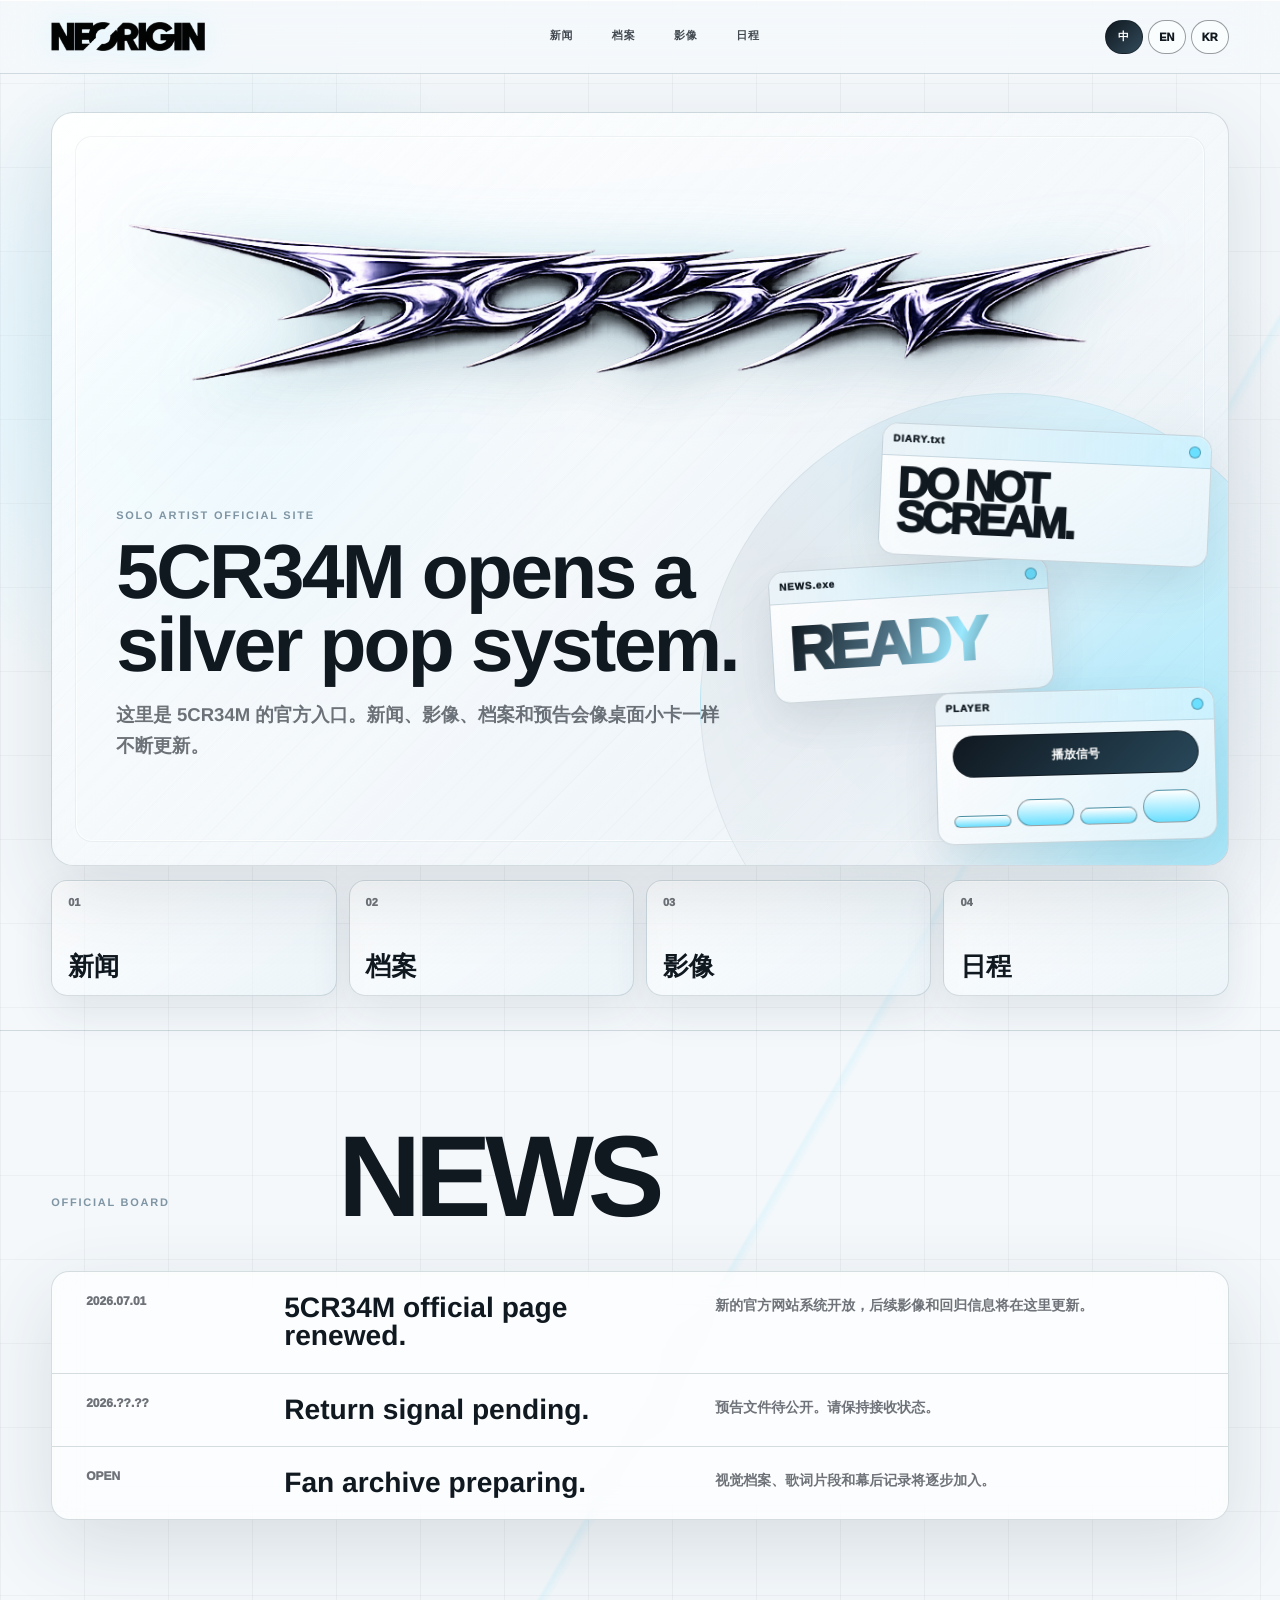
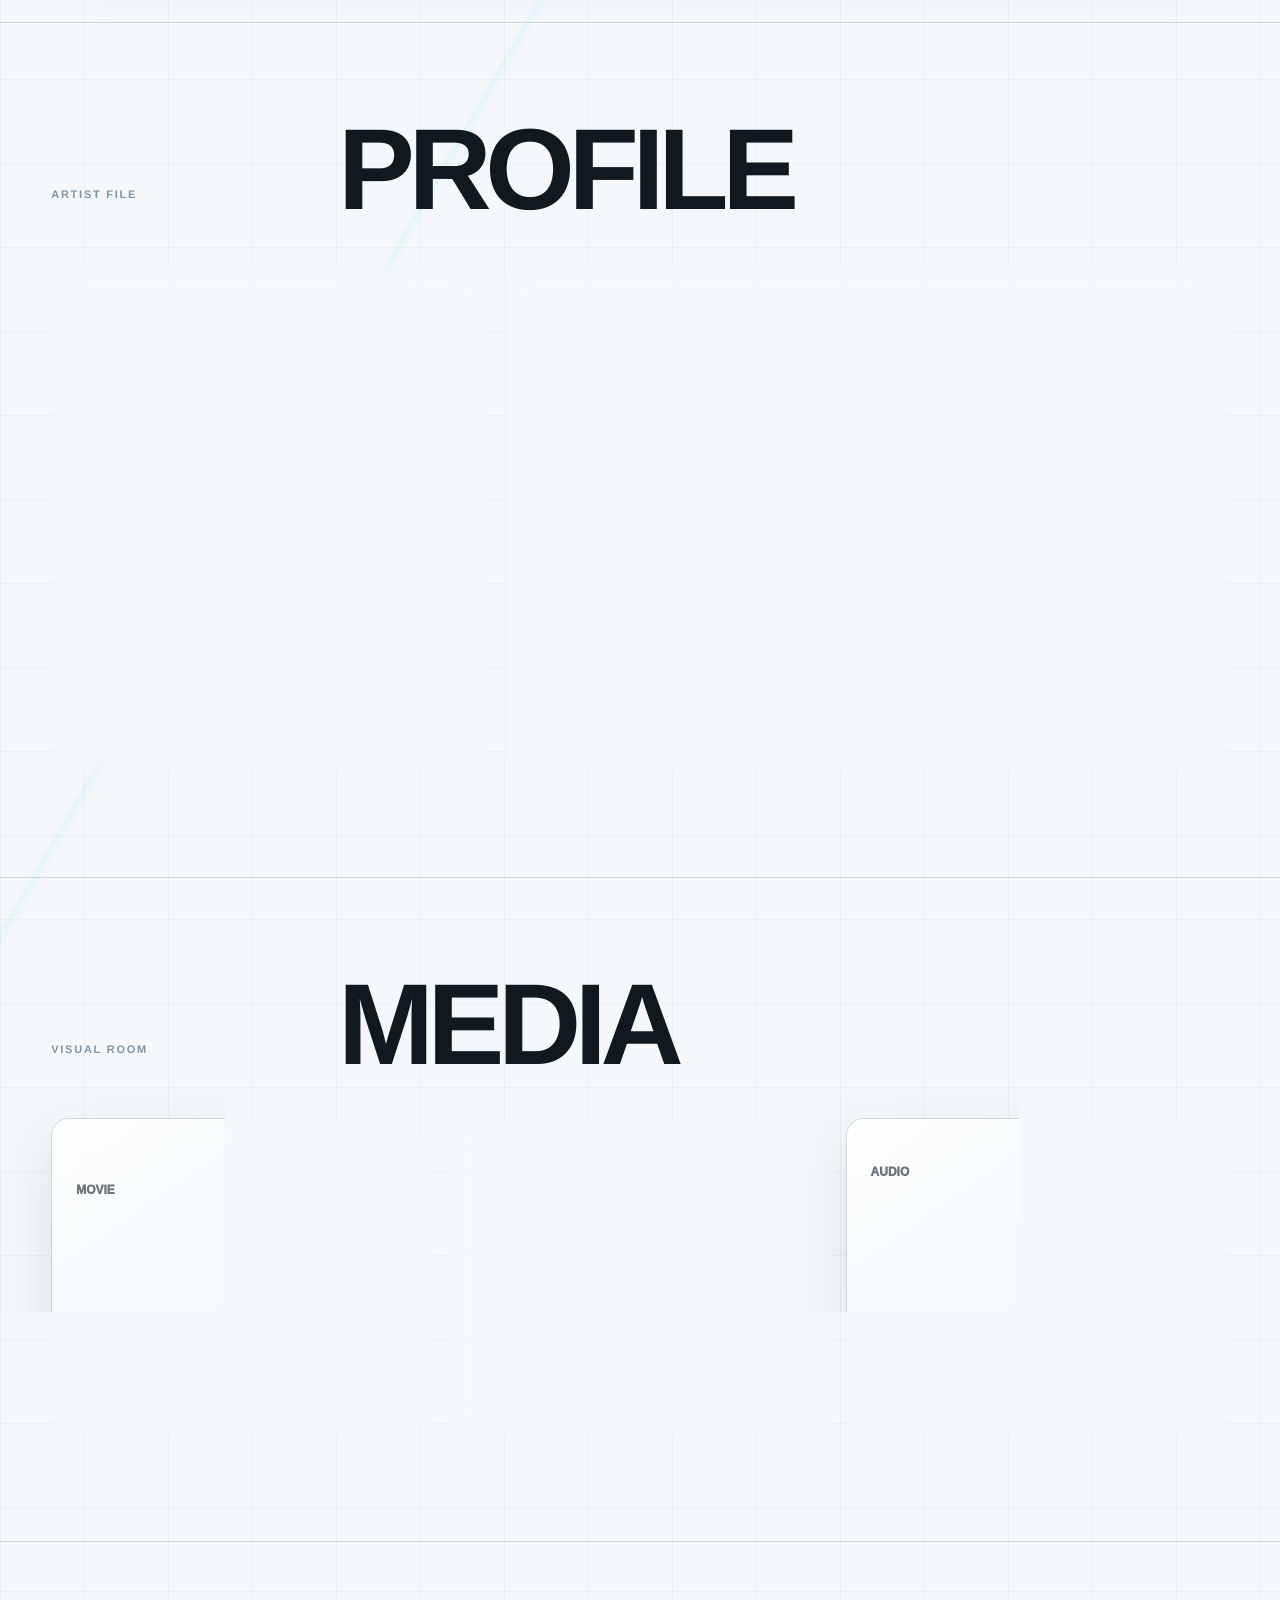
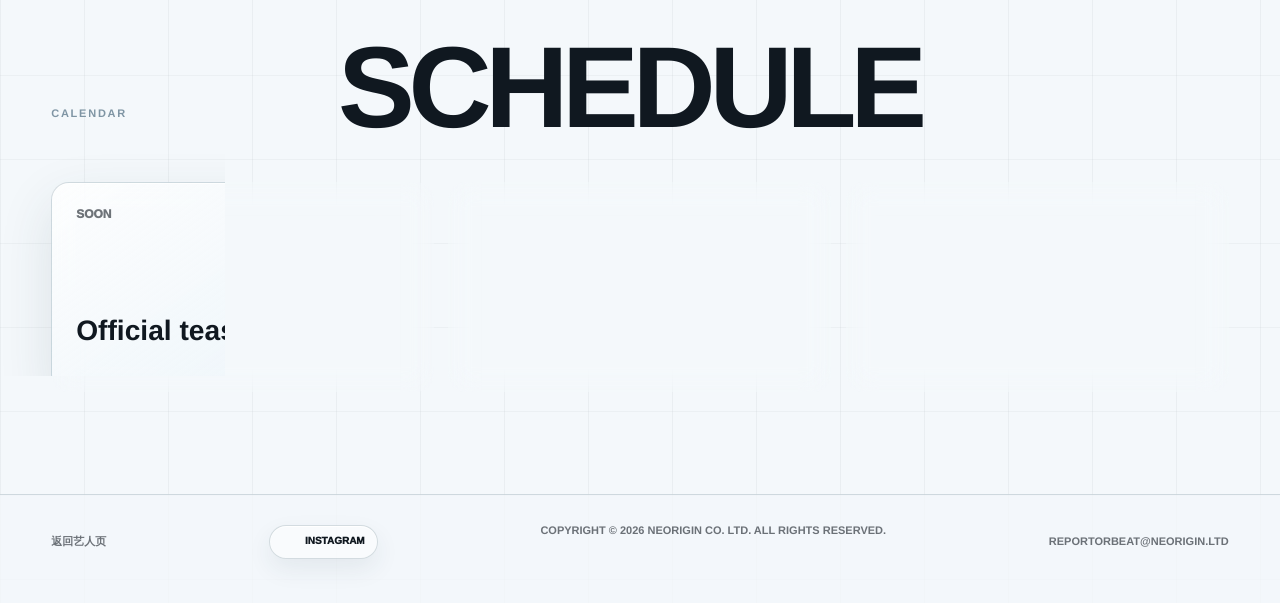
==== commit 6c6f3965: "Add files via upload" ====
--- a/artists/5cr34m/index.html
+++ b/artists/5cr34m/index.html
@@ -3,22 +3,23 @@
   <head>
     <meta charset="UTF-8" />
     <meta name="viewport" content="width=device-width, initial-scale=1.0" />
-    <meta name="description" content="5CR34M official interactive artist site by NEORIGIN." />
+    <meta name="description" content="5CR34M official artist site by NEORIGIN." />
     <title>5CR34M | NEORIGIN</title>
-    <link rel="stylesheet" href="./style.css?v=2" />
+    <link rel="stylesheet" href="./style.css?v=13" />
+    <link rel="icon" href="../../assets/neorigin-logo.PNG" />
   </head>
-  <body class="scream-lab" data-step="0">
-    <canvas class="noise-field" id="noiseField" aria-hidden="true"></canvas>
-    <div class="flash-layer" id="flashLayer" aria-hidden="true"></div>
+  <body class="scream-site" data-theme="ice">
+    <canvas class="signal-canvas" id="signalCanvas" aria-hidden="true"></canvas>
 
     <header class="site-header">
       <a class="company-mark" href="../../" aria-label="NEORIGIN">
         <img src="../../assets/neorigin-logo.PNG" alt="NEORIGIN" draggable="false" />
       </a>
-      <nav class="site-nav" aria-label="5CR34M">
-        <a href="#orders" data-i18n="navOrders">清单</a>
-        <a href="#lab" data-i18n="navLab">榨汁机</a>
-        <a href="#teaser" data-i18n="navTeaser">预告</a>
+      <nav class="site-nav" aria-label="5CR34M navigation">
+        <a href="#news" data-i18n="navNews">NEWS</a>
+        <a href="#profile" data-i18n="navProfile">PROFILE</a>
+        <a href="#media" data-i18n="navMedia">MEDIA</a>
+        <a href="#schedule" data-i18n="navSchedule">SCHEDULE</a>
       </nav>
       <div class="language-switch" aria-label="Language">
         <button class="lang-button is-active" type="button" data-lang="zh">中</button>
@@ -28,162 +29,183 @@
     </header>
 
     <main>
-      <section class="hero" id="orders" aria-labelledby="heroTitle">
-        <div class="hero-logo-wrap">
-          <img
-            class="artist-logo protected-media"
-            src="../../assets/5CR34M-LOGO-TRIM.PNG"
-            alt="5CR34M"
-            draggable="false"
-          />
-        </div>
-
-        <div class="hero-copy">
-          <p class="eyebrow" data-i18n="heroKicker">5CR34M 回归前置实验</p>
-          <h1 id="heroTitle" data-i18n="heroTitle">按清单调制三杯信号汁，解锁预告。</h1>
-          <p data-i18n="heroCopy">
-            读取墙上的神秘清单，把指定物料丢进 chrome 榨汁机。颜色正确，杯子会被点亮；颜色错误，机器会失真并要求重新开始。
-          </p>
-        </div>
-
-        <div class="order-wall" aria-label="Recipe orders">
-          <article class="order-card is-active" data-order-card="0">
-            <span>ORDER 01</span>
-            <strong data-i18n="orderOneTitle">银色静电</strong>
-            <p data-i18n="orderOneCopy">铬片 + 蓝色信号，榨成冷银色，倒入 01 号杯。</p>
-          </article>
-          <article class="order-card" data-order-card="1">
-            <span>ORDER 02</span>
-            <strong data-i18n="orderTwoTitle">紫色尖叫</strong>
-            <p data-i18n="orderTwoCopy">紫色电池 + 黑玫瑰，榨成电紫色，倒入 02 号杯。</p>
-          </article>
-          <article class="order-card" data-order-card="2">
-            <span>ORDER 03</span>
-            <strong data-i18n="orderThreeTitle">红色噪声</strong>
-            <p data-i18n="orderThreeCopy">红色果核 + 故障冰块，榨成热红色，倒入 03 号杯。</p>
-          </article>
-        </div>
-      </section>
-
-      <section class="lab-section" id="lab" aria-labelledby="labTitle">
-        <div class="lab-heading">
-          <p class="eyebrow" data-i18n="labKicker">CHROME JUICER</p>
-          <h2 id="labTitle" data-i18n="labTitle">点击两种物料装入机器，再按下榨取。</h2>
-        </div>
-
-        <div class="lab-grid">
-          <aside class="ingredient-bank" aria-label="Ingredients">
-            <button class="ingredient" type="button" data-ingredient="chrome">
-              <span class="ingredient-icon chrome-shard"></span>
-              <strong data-i18n="ingChrome">铬片</strong>
+      <section class="hero" id="top" aria-labelledby="heroTitle">
+        <div class="hero-board" data-board>
+          <button class="logo-button protected-media" type="button" id="logoButton" aria-label="Activate 5CR34M">
+            <img src="../../assets/5CR34M-LOGO-TRIM.PNG" alt="5CR34M" draggable="false" />
+          </button>
+
+          <div class="hero-copy">
+            <p class="eyebrow" data-i18n="heroKicker">SOLO ARTIST OFFICIAL SITE</p>
+            <h1 id="heroTitle" data-i18n="heroTitle">5CR34M opens a silver pop system.</h1>
+            <p data-i18n="heroCopy">
+              这里是 5CR34M 的官方入口。新闻、影像、档案和预告会像桌面小卡一样不断更新。
+            </p>
+          </div>
+
+          <div class="desktop-window window-news" data-window>
+            <div class="window-bar">
+              <span>NEWS.exe</span>
+              <i></i>
+            </div>
+            <strong class="window-shout window-ready" data-i18n="windowNewsTitle">READY</strong>
+          </div>
+
+          <div class="desktop-window window-diary" data-window>
+            <div class="window-bar">
+              <span>DIARY.txt</span>
+              <i></i>
+            </div>
+            <strong data-i18n="windowDiaryTitle">DO&nbsp;NOT
+SCREAM.</strong>
+          </div>
+
+          <div class="desktop-window window-player" data-window>
+            <div class="window-bar">
+              <span>PLAYER</span>
+              <i></i>
+            </div>
+            <button class="play-chip" type="button" id="pulseButton" data-i18n="pulseButton">
+              PLAY SIGNAL
             </button>
-            <button class="ingredient" type="button" data-ingredient="signal">
-              <span class="ingredient-icon signal-drop"></span>
-              <strong data-i18n="ingSignal">蓝色信号</strong>
-            </button>
-            <button class="ingredient" type="button" data-ingredient="violet">
-              <span class="ingredient-icon violet-cell"></span>
-              <strong data-i18n="ingViolet">紫色电池</strong>
-            </button>
-            <button class="ingredient" type="button" data-ingredient="rose">
-              <span class="ingredient-icon black-rose"></span>
-              <strong data-i18n="ingRose">黑玫瑰</strong>
-            </button>
-            <button class="ingredient" type="button" data-ingredient="redcore">
-              <span class="ingredient-icon red-core"></span>
-              <strong data-i18n="ingRedcore">红色果核</strong>
-            </button>
-            <button class="ingredient" type="button" data-ingredient="glitchice">
-              <span class="ingredient-icon glitch-ice"></span>
-              <strong data-i18n="ingGlitchice">故障冰块</strong>
-            </button>
-          </aside>
-
-          <article class="juicer-console">
-            <div class="machine-status">
-              <span id="stepLabel">ORDER 01</span>
-              <strong id="statusText" data-i18n="statusReady">等待物料</strong>
-            </div>
-
-            <div class="juicer" id="juicer" aria-label="5CR34M chrome juicer">
-              <img
-                class="machine-render protected-media"
-                src="../../assets/5cr34m-juicer-render.png"
-                alt=""
-                draggable="false"
-              />
-              <div class="drop-zone" id="dropZone">
-                <span data-i18n="dropHint">点击左侧物料装入</span>
+            <div class="meter"><span></span><span></span><span></span><span></span></div>
+          </div>
+        </div>
+
+        <div class="quick-dock" aria-label="Quick links">
+          <a href="#news">
+            <span>01</span>
+            <strong data-i18n="dockNews">NEWS</strong>
+          </a>
+          <a href="#profile">
+            <span>02</span>
+            <strong data-i18n="dockProfile">PROFILE</strong>
+          </a>
+          <a href="#media">
+            <span>03</span>
+            <strong data-i18n="dockMedia">MEDIA</strong>
+          </a>
+          <a href="#schedule">
+            <span>04</span>
+            <strong data-i18n="dockSchedule">SCHEDULE</strong>
+          </a>
+        </div>
+      </section>
+
+      <section class="section news-section" id="news" aria-labelledby="newsTitle">
+        <div class="section-head">
+          <p class="eyebrow">OFFICIAL BOARD</p>
+          <h2 id="newsTitle" data-i18n="newsTitle">NEWS</h2>
+        </div>
+        <div class="news-list">
+          <article>
+            <time>2026.07.01</time>
+            <strong data-i18n="newsOneTitle">5CR34M official page renewed.</strong>
+            <p data-i18n="newsOneCopy">新的官方网站系统开放，后续影像和回归信息将在这里更新。</p>
+          </article>
+          <article>
+            <time>2026.??.??</time>
+            <strong data-i18n="newsTwoTitle">Return signal pending.</strong>
+            <p data-i18n="newsTwoCopy">预告文件待公开。请保持接收状态。</p>
+          </article>
+          <article>
+            <time>OPEN</time>
+            <strong data-i18n="newsThreeTitle">Fan archive preparing.</strong>
+            <p data-i18n="newsThreeCopy">视觉档案、歌词片段和幕后记录将逐步加入。</p>
+          </article>
+        </div>
+      </section>
+
+      <section class="section profile-section" id="profile" aria-labelledby="profileTitle">
+        <div class="section-head">
+          <p class="eyebrow">ARTIST FILE</p>
+          <h2 id="profileTitle" data-i18n="profileTitle">PROFILE</h2>
+        </div>
+        <div class="profile-shell">
+          <div class="profile-card">
+            <img class="protected-media profile-logo" src="../../assets/5CR34M-LOGO-TRIM.PNG" alt="" draggable="false" />
+            <dl>
+              <div>
+                <dt data-i18n="profileName">NAME</dt>
+                <dd>5CR34M</dd>
               </div>
-              <div class="machine-jar">
-                <div class="jar-liquid" id="jarLiquid"></div>
-                <canvas class="blend-canvas" id="blendCanvas" aria-hidden="true"></canvas>
-                <div class="ingredient-world" id="ingredientWorld" aria-hidden="true"></div>
-                <div class="blade blade-a"></div>
-                <div class="blade blade-b"></div>
+              <div>
+                <dt data-i18n="profileType">TYPE</dt>
+                <dd data-i18n="profileTypeValue">SOLO ARTIST</dd>
               </div>
-              <div class="pour-stream" id="pourStream" aria-hidden="true"></div>
-              <div class="machine-base">
-                <button class="blend-button" id="blendButton" type="button" data-i18n="blendButton">
-                  榨取
-                </button>
-                <button class="clear-button" id="clearButton" type="button" data-i18n="clearButton">
-                  清空
-                </button>
+              <div>
+                <dt data-i18n="profileBase">BASE</dt>
+                <dd>NEORIGIN / ORAD</dd>
               </div>
-            </div>
-
-            <div class="loaded-tray" id="loadedTray" aria-live="polite"></div>
-          </article>
-
-          <aside class="cup-rack" aria-label="Signal cups">
-            <button class="cup is-active" type="button" data-cup="0">
-              <span class="cup-bowl"><i></i></span>
-              <strong>01</strong>
-            </button>
-            <button class="cup" type="button" data-cup="1">
-              <span class="cup-bowl"><i></i></span>
-              <strong>02</strong>
-            </button>
-            <button class="cup" type="button" data-cup="2">
-              <span class="cup-bowl"><i></i></span>
-              <strong>03</strong>
-            </button>
-          </aside>
-        </div>
-      </section>
-
-      <section class="teaser-section is-locked" id="teaser" aria-labelledby="teaserTitle">
-        <div class="teaser-lock" id="teaserLock">
-          <span data-i18n="teaserLocked">三杯完成后公开</span>
-        </div>
-        <div class="teaser-content">
-          <p class="eyebrow" data-i18n="teaserKicker">RETURN SIGNAL</p>
-          <h2 id="teaserTitle" data-i18n="teaserTitle">5CR34M // 2026.??.??</h2>
-          <div class="teaser-grid">
-            <article>
-              <span>FILE A</span>
-              <strong data-i18n="teaserOne">Chrome mouth opening.</strong>
-            </article>
-            <article>
-              <span>FILE B</span>
-              <strong data-i18n="teaserTwo">Voice encoded in red juice.</strong>
-            </article>
-            <article>
-              <span>FILE C</span>
-              <strong data-i18n="teaserThree">Trailer signal pending.</strong>
-            </article>
-          </div>
+            </dl>
+          </div>
+          <div class="profile-copy">
+            <p data-i18n="profileCopy">
+              5CR34M 把金属质感、故障信号和流行旋律压进同一个声音界面。视觉语言锋利，情绪却保持冷静、轻盈和可进入。
+            </p>
+            <div class="tag-row" aria-label="Keywords">
+              <button type="button" data-tag="chrome">CHROME</button>
+              <button type="button" data-tag="signal">SIGNAL</button>
+              <button type="button" data-tag="pop">POP</button>
+              <button type="button" data-tag="glitch">GLITCH</button>
+            </div>
+            <p class="tag-output" id="tagOutput" data-i18n="tagOutput">点击关键词切换档案注释。</p>
+          </div>
+        </div>
+      </section>
+
+      <section class="section media-section" id="media" aria-labelledby="mediaTitle">
+        <div class="section-head">
+          <p class="eyebrow">VISUAL ROOM</p>
+          <h2 id="mediaTitle" data-i18n="mediaTitle">MEDIA</h2>
+        </div>
+        <div class="media-grid">
+          <button class="media-card" type="button" data-media="mv">
+            <span>MOVIE</span>
+            <strong data-i18n="mediaOne">Official film slot</strong>
+          </button>
+          <button class="media-card" type="button" data-media="photo">
+            <span>PHOTO</span>
+            <strong data-i18n="mediaTwo">Chrome portrait archive</strong>
+          </button>
+          <button class="media-card" type="button" data-media="audio">
+            <span>AUDIO</span>
+            <strong data-i18n="mediaThree">Signal preview channel</strong>
+          </button>
+        </div>
+      </section>
+
+      <section class="section schedule-section" id="schedule" aria-labelledby="scheduleTitle">
+        <div class="section-head">
+          <p class="eyebrow">CALENDAR</p>
+          <h2 id="scheduleTitle" data-i18n="scheduleTitle">SCHEDULE</h2>
+        </div>
+        <div class="schedule-list">
+          <article>
+            <span>SOON</span>
+            <strong data-i18n="scheduleOne">Official teaser update</strong>
+          </article>
+          <article>
+            <span>TBA</span>
+            <strong data-i18n="scheduleTwo">Visual concept release</strong>
+          </article>
+          <article>
+            <span>TBA</span>
+            <strong data-i18n="scheduleThree">Music file open</strong>
+          </article>
         </div>
       </section>
     </main>
+
+    <div class="toast" id="toast" role="status" aria-live="polite"></div>
 
     <footer class="site-footer">
       <a href="../../#artists" data-i18n="backArtists">返回艺人页</a>
+      <nav class="social-list" id="socialList" aria-label="5CR34M social media" hidden></nav>
       <span>COPYRIGHT © 2026 NEORIGIN CO. LTD. ALL RIGHTS RESERVED.</span>
       <a href="mailto:reportorbeat@neorigin.ltd">reportorbeat@neorigin.ltd</a>
     </footer>
 
-    <script src="./script.js"></script>
+    <script src="./script.js?v=13"></script>
   </body>
 </html>
--- a/artists/5cr34m/style.css
+++ b/artists/5cr34m/style.css
@@ -1,20 +1,18 @@
 :root {
-  --bg: #020204;
-  --panel: rgba(8, 8, 12, 0.82);
-  --ink: #f8f7ff;
-  --muted: rgba(248, 247, 255, 0.64);
-  --soft: rgba(248, 247, 255, 0.36);
-  --line: rgba(248, 247, 255, 0.15);
-  --bright: rgba(248, 247, 255, 0.42);
-  --cyan: #69eaff;
-  --violet: #8f65ff;
-  --pink: #ff4fc7;
-  --red: #ff304f;
-  --silver: #e7e7ff;
-  --juice: transparent;
-  --juice-glow: transparent;
-  --mx: 50%;
-  --my: 40%;
+  --bg: #f4f8fb;
+  --ink: #101820;
+  --muted: rgba(16, 24, 32, 0.6);
+  --soft: rgba(16, 24, 32, 0.38);
+  --line: rgba(88, 116, 132, 0.24);
+  --line-strong: rgba(16, 24, 32, 0.42);
+  --panel: rgba(255, 255, 255, 0.68);
+  --glass: rgba(255, 255, 255, 0.48);
+  --ice: #bfefff;
+  --blue: #6adfff;
+  --steel: #7f95a4;
+  --silver: #eef3f7;
+  --chrome: #d8e0e6;
+  --shadow: 0 26px 80px rgba(40, 62, 78, 0.14);
 }
 
 * {
@@ -31,11 +29,12 @@
   margin: 0;
   overflow-x: hidden;
   background:
-    radial-gradient(circle at var(--mx) var(--my), rgba(105, 234, 255, 0.16), transparent 26%),
-    linear-gradient(115deg, transparent 0 18%, rgba(248, 247, 255, 0.06) 18.1%, transparent 18.4%),
-    linear-gradient(300deg, transparent 0 62%, rgba(255, 79, 199, 0.08) 62.2%, transparent 62.5%),
-    repeating-linear-gradient(90deg, rgba(255, 255, 255, 0.025) 0 1px, transparent 1px 74px),
-    #020204;
+    radial-gradient(circle at 18% 10%, rgba(191, 239, 255, 0.62), transparent 28vw),
+    radial-gradient(circle at 82% 16%, rgba(221, 230, 238, 0.74), transparent 30vw),
+    linear-gradient(120deg, transparent 0 42%, rgba(106, 223, 255, 0.12) 42.1%, transparent 42.4%),
+    linear-gradient(90deg, rgba(16, 24, 32, 0.045) 1px, transparent 1px) 0 0 / 84px 84px,
+    linear-gradient(0deg, rgba(16, 24, 32, 0.035) 1px, transparent 1px) 0 0 / 84px 84px,
+    var(--bg);
   color: var(--ink);
   font-family:
     "Inter", "Helvetica Neue", Helvetica, ui-sans-serif, system-ui, -apple-system,
@@ -46,28 +45,27 @@
   -webkit-font-smoothing: antialiased;
 }
 
-body::before {
-  position: fixed;
-  inset: 0;
-  z-index: -3;
-  pointer-events: none;
-  content: "";
-  background:
-    linear-gradient(180deg, transparent, rgba(0, 0, 0, 0.66)),
-    repeating-linear-gradient(0deg, rgba(255, 255, 255, 0.04) 0 1px, transparent 1px 7px);
-  opacity: 0.46;
-}
-
-body.is-error {
-  animation: errorShake 220ms steps(2, end) 2;
-}
-
-body.is-unlocked {
-  background:
-    radial-gradient(circle at var(--mx) var(--my), rgba(255, 79, 199, 0.2), transparent 28%),
-    radial-gradient(circle at 50% 18%, rgba(105, 234, 255, 0.14), transparent 32%),
-    linear-gradient(115deg, transparent 0 18%, rgba(248, 247, 255, 0.08) 18.1%, transparent 18.4%),
-    #020204;
+@supports (padding: max(0px)) {
+  body {
+    padding-right: env(safe-area-inset-right);
+    padding-left: env(safe-area-inset-left);
+  }
+}
+
+body[data-theme="silver"] {
+  --bg: #f2f5f7;
+  --ice: #d8f5ff;
+  --blue: #9feaff;
+  --chrome: #cbd5dc;
+  --steel: #617582;
+}
+
+body[data-theme="blueprint"] {
+  --bg: #edf8ff;
+  --ice: #b7efff;
+  --blue: #48d7ff;
+  --chrome: #e8f2f7;
+  --steel: #476f82;
 }
 
 button,
@@ -85,1288 +83,819 @@
 }
 
 img,
-.protected-media {
-  max-width: 100%;
-  user-select: none;
-  -webkit-user-drag: none;
-  -webkit-touch-callout: none;
-}
-
 svg,
 canvas,
 video {
   max-width: 100%;
 }
 
-:where(h1, h2, h3, p, a, span, strong, button) {
+img,
+.protected-media {
+  user-select: none;
+  -webkit-user-drag: none;
+  -webkit-touch-callout: none;
+}
+
+:where(h1, h2, h3, p, a, span, strong, button, dt, dd) {
   overflow-wrap: anywhere;
 }
 
 ::selection {
   background: var(--ink);
-  color: #050506;
-}
-
-.noise-field,
-.flash-layer {
+  color: var(--bg);
+}
+
+.signal-canvas {
   position: fixed;
   inset: 0;
+  z-index: -1;
   pointer-events: none;
-}
-
-.noise-field {
-  z-index: -2;
-}
-
-.flash-layer {
-  z-index: 60;
-  overflow: hidden;
-}
-
-.spark {
-  position: absolute;
-  left: var(--x);
-  top: var(--y);
-  width: var(--w);
-  height: 2px;
-  background: linear-gradient(90deg, transparent, hsl(var(--hue) 100% 72%), transparent);
-  box-shadow: 0 0 18px hsl(var(--hue) 100% 68% / 0.78);
-  transform: translate(-50%, -50%) rotate(var(--r));
-  animation: sparkOut 720ms cubic-bezier(0.14, 0.76, 0.18, 1) forwards;
 }
 
 .site-header {
   position: fixed;
   inset: 0 0 auto;
-  z-index: 40;
+  z-index: 30;
   display: grid;
   grid-template-columns: auto minmax(0, 1fr) auto;
-  gap: 28px;
   align-items: center;
-  min-height: 76px;
-  padding: 0 56px;
-  border-bottom: 1px solid rgba(248, 247, 255, 0.1);
-  background: rgba(2, 2, 4, 0.72);
-  backdrop-filter: blur(18px);
+  gap: clamp(18px, 3vw, 44px);
+  min-height: 74px;
+  padding: 14px clamp(18px, 4vw, 56px);
+  border-bottom: 1px solid var(--line);
+  background: rgba(244, 248, 251, 0.74);
+  box-shadow: 0 1px 0 rgba(255, 255, 255, 0.78) inset;
+  backdrop-filter: blur(22px) saturate(1.25);
 }
 
 .company-mark {
   display: block;
-  width: 150px;
+  width: clamp(124px, 12vw, 164px);
 }
 
 .company-mark img {
   display: block;
   width: 100%;
   height: auto;
+  filter: invert(1) drop-shadow(0 0 14px rgba(106, 223, 255, 0.16));
 }
 
 .site-nav {
   display: flex;
   justify-content: center;
-  gap: 34px;
-  color: var(--muted);
-  font-size: 0.74rem;
-  font-weight: 840;
-}
-
-.site-nav a {
+  gap: clamp(18px, 3vw, 42px);
+  color: rgba(16, 24, 32, 0.78);
+  font-size: 11px;
+  font-weight: 900;
+  letter-spacing: 0.08em;
+  text-transform: uppercase;
+}
+
+.site-nav a,
+.site-footer a {
   position: relative;
-  padding: 8px 0;
-  white-space: nowrap;
-}
-
-.site-nav a::after {
+  display: inline-flex;
+  align-items: center;
+  min-height: 34px;
+}
+
+.site-nav a::after,
+.site-footer a::after {
   position: absolute;
   right: 0;
-  bottom: 2px;
+  bottom: 3px;
   left: 0;
-  height: 1px;
+  height: 2px;
+  background: linear-gradient(90deg, var(--steel), var(--blue));
   content: "";
-  background: linear-gradient(90deg, var(--cyan), var(--silver), var(--pink));
-  opacity: 0;
   transform: scaleX(0);
-  transform-origin: right;
-  transition:
-    opacity 160ms ease,
-    transform 160ms ease;
-}
-
-.site-nav a:hover {
-  color: var(--ink);
-}
-
-.site-nav a:hover::after {
-  opacity: 1;
+  transform-origin: left;
+  transition: transform 160ms ease;
+}
+
+.site-nav a:hover::after,
+.site-footer a:hover::after {
   transform: scaleX(1);
-  transform-origin: left;
 }
 
 .language-switch {
   display: flex;
-  border: 1px solid var(--line);
+  align-items: center;
+  gap: 5px;
 }
 
 .lang-button {
   min-width: 38px;
-  height: 32px;
-  border: 0;
-  border-right: 1px solid var(--line);
-  background: rgba(255, 255, 255, 0.03);
-  color: var(--soft);
-  font-size: 0.68rem;
-  font-weight: 880;
+  height: 34px;
+  border: 1px solid var(--line-strong);
+  border-radius: 999px;
+  background: rgba(255, 255, 255, 0.56);
+  color: var(--ink);
+  font-size: 11px;
+  font-weight: 950;
   cursor: pointer;
-}
-
-.lang-button:last-child {
-  border-right: 0;
-}
-
-.lang-button.is-active {
-  background: var(--ink);
-  color: #050506;
+  transition:
+    background 160ms ease,
+    color 160ms ease,
+    transform 160ms ease;
+}
+
+.lang-button.is-active,
+.lang-button:hover {
+  background: linear-gradient(135deg, var(--ink), #324b5a);
+  color: #fff;
 }
 
 .hero {
+  min-height: 100svh;
+  padding: 112px clamp(16px, 4vw, 56px) 34px;
+}
+
+.hero-board {
   position: relative;
   display: grid;
-  grid-template-columns: minmax(0, 1fr) minmax(360px, 0.86fr);
-  gap: 54px;
-  min-height: 100svh;
-  padding: 132px 64px 70px;
-  align-items: end;
+  min-height: min(760px, calc(100svh - 146px));
+  align-items: center;
+  padding: clamp(28px, 5vw, 70px);
   overflow: hidden;
-}
-
-.hero::before,
-.hero::after {
+  border: 1px solid var(--line);
+  border-radius: 22px;
+  background:
+    linear-gradient(135deg, rgba(255, 255, 255, 0.78), rgba(225, 236, 243, 0.48)),
+    linear-gradient(180deg, rgba(255, 255, 255, 0.66), transparent 45%),
+    repeating-linear-gradient(135deg, rgba(77, 105, 122, 0.048) 0 1px, transparent 1px 20px);
+  box-shadow: var(--shadow);
+  backdrop-filter: blur(18px) saturate(1.16);
+}
+
+.hero-board::before,
+.hero-board::after {
   position: absolute;
   pointer-events: none;
   content: "";
 }
 
-.hero::before {
-  inset: 20% -12% auto auto;
-  width: 620px;
-  height: 420px;
-  border: 1px solid rgba(248, 247, 255, 0.12);
+.hero-board::before {
+  inset: 24px;
+  border: 1px solid rgba(255, 255, 255, 0.72);
+  border-radius: 16px;
+  box-shadow: 0 0 0 1px rgba(88, 116, 132, 0.08);
+}
+
+.hero-board::after {
+  right: -8%;
+  bottom: -20%;
+  width: min(54vw, 620px);
+  aspect-ratio: 1;
+  border: 1px solid rgba(88, 116, 132, 0.18);
+  border-radius: 50%;
   background:
-    linear-gradient(110deg, rgba(105, 234, 255, 0.16), transparent 34%),
-    linear-gradient(300deg, transparent 0 48%, rgba(255, 79, 199, 0.14) 49%, transparent 50%);
-  clip-path: polygon(12% 0, 100% 8%, 82% 100%, 0 84%);
+    radial-gradient(circle at 35% 30%, rgba(255, 255, 255, 0.7), transparent 16%),
+    conic-gradient(from 120deg, var(--blue), var(--silver), var(--chrome), var(--ice), var(--blue));
   filter: blur(0.2px);
-  opacity: 0.7;
-}
-
-.hero::after {
-  inset: 76px 0 auto;
-  height: 1px;
-  background: linear-gradient(90deg, transparent, rgba(248, 247, 255, 0.52), transparent);
-  transform: skewY(-7deg);
-}
-
-.hero-logo-wrap {
-  grid-column: 1 / -1;
-  width: min(100%, 980px);
-  margin-bottom: 4px;
-}
-
-.artist-logo {
+  opacity: 0.52;
+}
+
+.logo-button {
+  position: relative;
+  z-index: 2;
+  display: block;
+  width: min(92vw, 1040px);
+  margin: 0 auto;
+  padding: 0;
+  border: 0;
+  background: transparent;
+  cursor: pointer;
+  transform-origin: center;
+  transition:
+    filter 220ms ease,
+    transform 220ms ease;
+}
+
+.logo-button img {
   display: block;
   width: 100%;
   height: auto;
   filter:
-    drop-shadow(0 0 24px rgba(248, 247, 255, 0.22))
-    drop-shadow(0 0 54px rgba(105, 234, 255, 0.18));
+    drop-shadow(0 18px 28px rgba(17, 17, 20, 0.18))
+    drop-shadow(0 0 28px rgba(106, 223, 255, 0.28))
+    drop-shadow(0 -8px 18px rgba(255, 255, 255, 0.74));
+}
+
+.logo-button:hover,
+.logo-button:focus-visible {
+  filter: saturate(1.18);
+  transform: scale(1.025) rotate(-0.4deg);
 }
 
 .hero-copy {
-  max-width: 760px;
+  position: relative;
+  z-index: 3;
+  max-width: 720px;
+  margin-top: clamp(22px, 4vw, 42px);
 }
 
 .eyebrow {
-  margin: 0 0 16px;
-  color: var(--soft);
-  font-size: 0.72rem;
+  margin: 0 0 14px;
+  color: var(--steel);
+  font-size: 11px;
   font-weight: 900;
+  letter-spacing: 0.16em;
   text-transform: uppercase;
 }
 
-.hero h1,
-.lab-heading h2,
-.teaser-section h2 {
-  margin: 0;
-  font-weight: 880;
-  line-height: 0.98;
-}
-
-.hero h1 {
-  max-width: 740px;
-  font-size: 3.45rem;
+h1,
+h2,
+p {
+  margin-top: 0;
+}
+
+h1 {
+  margin-bottom: 18px;
+  font-size: clamp(34px, 6vw, 86px);
+  line-height: 0.95;
+  font-weight: 860;
+  letter-spacing: -0.035em;
 }
 
 .hero-copy p:not(.eyebrow) {
   max-width: 620px;
-  margin: 24px 0 0;
+  margin-bottom: 0;
   color: var(--muted);
-  font-size: 1rem;
-  line-height: 1.78;
-}
-
-.order-wall {
-  position: relative;
-  display: grid;
-  gap: 14px;
-  align-self: stretch;
-}
-
-.order-card {
-  position: relative;
-  min-height: 166px;
-  padding: 20px;
-  overflow: hidden;
-  border: 1px solid rgba(248, 247, 255, 0.17);
+  font-size: clamp(15px, 1.45vw, 20px);
+  line-height: 1.64;
+  font-weight: 650;
+}
+
+.desktop-window {
+  position: absolute;
+  z-index: 5;
+  width: min(280px, 32vw);
+  min-width: 214px;
+  min-height: 132px;
+  padding: 42px 16px 16px;
+  border: 1px solid rgba(88, 116, 132, 0.28);
+  border-radius: 16px;
   background:
-    linear-gradient(130deg, rgba(248, 247, 255, 0.08), rgba(248, 247, 255, 0.015)),
-    rgba(5, 5, 8, 0.86);
-  transform: rotate(var(--tilt, -1deg));
+    linear-gradient(145deg, rgba(255, 255, 255, 0.82), rgba(226, 239, 247, 0.58)),
+    rgba(255, 255, 255, 0.62);
+  box-shadow:
+    0 18px 46px rgba(40, 62, 78, 0.13),
+    inset 0 1px 0 rgba(255, 255, 255, 0.86);
+  backdrop-filter: blur(16px);
+  cursor: grab;
   transition:
-    border-color 180ms ease,
-    opacity 180ms ease,
-    transform 180ms ease;
-}
-
-.order-card:nth-child(2) {
-  --tilt: 1.1deg;
-}
-
-.order-card:nth-child(3) {
-  --tilt: -0.4deg;
-}
-
-.order-card::before {
+    box-shadow 160ms ease,
+    transform 160ms ease;
+}
+
+.desktop-window.is-dragging {
+  z-index: 12;
+  cursor: grabbing;
+  box-shadow:
+    0 24px 66px rgba(40, 62, 78, 0.18),
+    0 0 0 1px rgba(106, 223, 255, 0.35);
+  transform: rotate(0deg) scale(1.02);
+}
+
+.window-news {
+  top: 60%;
+  right: 15%;
+  z-index: 5;
+  transform: rotate(-3.5deg);
+}
+
+.window-diary {
+  top: 42%;
+  right: 1.5%;
+  z-index: 6;
+  transform: rotate(2.5deg);
+}
+
+.window-player {
+  right: 1%;
+  bottom: 3%;
+  z-index: 7;
+  transform: rotate(-1.5deg);
+}
+
+.window-bar {
   position: absolute;
-  inset: 0;
-  content: "";
-  background:
-    linear-gradient(105deg, transparent 0 28%, rgba(105, 234, 255, 0.14) 28.2%, transparent 28.5%),
-    repeating-linear-gradient(0deg, rgba(255, 255, 255, 0.05) 0 1px, transparent 1px 12px);
-  opacity: 0.42;
-}
-
-.order-card::after {
-  position: absolute;
-  top: -1px;
-  left: 36px;
-  width: 54px;
-  height: 14px;
-  content: "";
-  background: rgba(248, 247, 255, 0.52);
-  clip-path: polygon(0 0, 100% 0, 84% 100%, 12% 100%);
-  opacity: 0.55;
-}
-
-.order-card span,
-.order-card strong,
-.order-card p {
-  position: relative;
-  z-index: 1;
-}
-
-.order-card span {
-  color: var(--soft);
-  font-size: 0.68rem;
-  font-weight: 900;
-}
-
-.order-card strong {
-  display: block;
-  margin-top: 42px;
-  font-size: 1.34rem;
-  line-height: 1;
-  font-weight: 900;
-}
-
-.order-card p {
-  margin: 12px 0 0;
-  color: var(--muted);
-  font-size: 0.88rem;
-  line-height: 1.55;
-}
-
-.order-card:not(.is-active):not(.is-done) {
-  opacity: 0.46;
-}
-
-.order-card.is-active {
-  border-color: rgba(105, 234, 255, 0.72);
-  transform: rotate(0deg) translateX(-8px);
-  box-shadow:
-    0 0 0 1px rgba(105, 234, 255, 0.12),
-    0 0 38px rgba(105, 234, 255, 0.1);
-}
-
-.order-card.is-done {
-  border-color: rgba(248, 247, 255, 0.46);
-  opacity: 0.92;
-}
-
-.lab-section,
-.teaser-section {
-  position: relative;
-  padding: 108px 64px;
-  border-top: 1px solid var(--line);
-}
-
-.lab-heading {
-  display: grid;
-  grid-template-columns: 0.34fr minmax(0, 1fr);
-  gap: 42px;
-  max-width: 1220px;
-  margin: 0 auto 42px;
-}
-
-.lab-heading h2 {
-  max-width: 760px;
-  font-size: 2.45rem;
-}
-
-.lab-grid {
-  display: grid;
-  grid-template-columns: 230px minmax(0, 1fr) 190px;
-  gap: 16px;
-  max-width: 1220px;
-  margin: 0 auto;
-}
-
-.ingredient-bank,
-.juicer-console,
-.cup-rack {
-  border: 1px solid var(--line);
-  background:
-    linear-gradient(140deg, rgba(255, 255, 255, 0.07), rgba(255, 255, 255, 0.014)),
-    rgba(4, 4, 7, 0.86);
-}
-
-.ingredient-bank {
-  display: grid;
-  gap: 10px;
-  align-content: start;
-  padding: 14px;
-  perspective: 900px;
-}
-
-.ingredient {
-  position: relative;
-  display: grid;
-  grid-template-columns: 64px minmax(0, 1fr);
-  gap: 12px;
-  align-items: center;
-  min-height: 82px;
-  padding: 10px 12px;
-  overflow: hidden;
-  border: 1px solid rgba(248, 247, 255, 0.18);
-  background:
-    radial-gradient(ellipse at 30% 18%, rgba(255, 255, 255, 0.16), transparent 30%),
-    linear-gradient(130deg, rgba(255, 255, 255, 0.09), rgba(255, 255, 255, 0.015)),
-    rgba(255, 255, 255, 0.026);
-  color: var(--ink);
-  text-align: left;
-  cursor: pointer;
-  transform-style: preserve-3d;
-  transition:
-    border-color 140ms ease,
-    transform 140ms ease,
-    background 140ms ease;
-}
-
-.ingredient::before {
-  position: absolute;
-  inset: 0;
-  pointer-events: none;
-  content: "";
-  background:
-    linear-gradient(110deg, transparent 0 38%, rgba(255, 255, 255, 0.16) 38.2%, transparent 38.7%),
-    radial-gradient(ellipse at 28px 70%, rgba(105, 234, 255, 0.18), transparent 42%);
-  opacity: 0.68;
-}
-
-.ingredient:hover,
-.ingredient.is-selected {
-  border-color: rgba(105, 234, 255, 0.62);
-  background: rgba(105, 234, 255, 0.065);
-  transform: translateX(4px) rotateY(-8deg) rotateX(4deg);
-}
-
-.ingredient.is-used {
-  opacity: 0.38;
-  pointer-events: none;
-}
-
-.ingredient strong {
-  position: relative;
-  z-index: 2;
-  min-width: 0;
-  font-size: 0.82rem;
-  font-weight: 880;
-  overflow-wrap: anywhere;
-}
-
-.ingredient-icon {
-  position: relative;
-  z-index: 2;
-  display: block;
-  width: 54px;
-  height: 54px;
-  border: 1px solid rgba(248, 247, 255, 0.36);
-  background: rgba(255, 255, 255, 0.04);
-  box-shadow:
-    inset -10px -12px 18px rgba(0, 0, 0, 0.38),
-    inset 8px 8px 16px rgba(255, 255, 255, 0.26),
-    0 14px 22px rgba(0, 0, 0, 0.32),
-    0 0 22px rgba(105, 234, 255, 0.12);
-  transform: translateZ(22px);
-}
-
-.ingredient-icon::before,
-.ingredient-icon::after {
-  position: absolute;
-  pointer-events: none;
-  content: "";
-}
-
-.ingredient-icon::before {
-  inset: 8px;
-  border: 1px solid rgba(255, 255, 255, 0.2);
-  filter: blur(0.2px);
-}
-
-.ingredient-icon::after {
-  right: 5px;
-  bottom: 5px;
-  width: 38%;
-  height: 38%;
-  background: rgba(255, 255, 255, 0.32);
-  filter: blur(8px);
-}
-
-.chrome-shard {
-  background: linear-gradient(135deg, #ffffff, #7d84a2 36%, #f7f7ff 58%, #11111a);
-  clip-path: polygon(10% 18%, 100% 0, 72% 100%, 0 68%);
-}
-
-.signal-drop {
-  border-radius: 48% 52% 56% 44%;
-  background: radial-gradient(circle at 38% 28%, #fff, var(--cyan) 28%, #143d56 78%);
-}
-
-.violet-cell {
-  background: linear-gradient(90deg, #2a174f, var(--violet), #f3efff, #321a68);
-  clip-path: polygon(16% 0, 100% 12%, 86% 100%, 0 82%);
-}
-
-.black-rose {
-  border-radius: 50%;
-  background:
-    radial-gradient(circle at 50% 50%, #050507 0 22%, #3f214e 23% 44%, #07070b 45% 68%, transparent 69%),
-    conic-gradient(from 30deg, #09090d, #7340a5, #0a0a0f, #ff4fc7, #09090d);
-}
-
-.red-core {
-  border-radius: 50%;
-  background:
-    radial-gradient(circle at 36% 30%, #fff, #ff8a96 16%, var(--red) 42%, #39030c 78%);
-}
-
-.glitch-ice {
-  background:
-    linear-gradient(120deg, transparent 0 24%, rgba(255, 255, 255, 0.92) 24.5%, transparent 27%),
-    linear-gradient(300deg, rgba(105, 234, 255, 0.94), rgba(143, 101, 255, 0.45), rgba(255, 255, 255, 0.9));
-  clip-path: polygon(22% 0, 92% 10%, 100% 70%, 46% 100%, 0 54%);
-}
-
-.juicer-console {
-  position: relative;
-  min-height: 680px;
-  overflow: hidden;
-}
-
-.juicer-console::before {
-  position: absolute;
-  inset: 0;
-  pointer-events: none;
-  content: "";
-  background:
-    radial-gradient(circle at var(--mx) var(--my), rgba(105, 234, 255, 0.16), transparent 22%),
-    repeating-linear-gradient(115deg, transparent 0 32px, rgba(255, 255, 255, 0.04) 33px 34px);
-  opacity: 0.65;
-}
-
-.machine-status {
-  position: relative;
-  z-index: 2;
+  inset: 0 0 auto;
   display: flex;
   align-items: center;
   justify-content: space-between;
+  height: 32px;
+  padding: 0 10px;
+  border-bottom: 1px solid rgba(88, 116, 132, 0.22);
+  border-radius: 16px 16px 0 0;
+  background: linear-gradient(90deg, rgba(233, 242, 247, 0.92), rgba(191, 239, 255, 0.72));
+  font-size: 10px;
+  font-weight: 950;
+  letter-spacing: 0.08em;
+}
+
+.window-bar i {
+  width: 12px;
+  height: 12px;
+  border: 1px solid rgba(16, 24, 32, 0.34);
+  border-radius: 50%;
+  background: var(--blue);
+}
+
+.desktop-window strong {
+  display: block;
+  margin-bottom: 9px;
+  font-size: 21px;
+  line-height: 0.96;
+  font-weight: 880;
+}
+
+.window-news,
+.window-diary {
+  display: grid;
+  align-content: center;
+}
+
+.window-news .window-shout,
+.window-diary strong {
+  margin: 0;
+  font-size: clamp(38px, 4.9vw, 76px);
+  line-height: 0.78;
+  font-weight: 920;
+  letter-spacing: -0.08em;
+  overflow-wrap: normal;
+  word-break: keep-all;
+}
+
+.window-news .window-shout {
+  white-space: nowrap;
+  color: transparent;
+  background: linear-gradient(110deg, #0f1820, #527689 42%, #9be9ff 68%, #17232c);
+  background-clip: text;
+  -webkit-background-clip: text;
+}
+
+.window-diary {
+  width: min(330px, 34vw);
+  min-width: 250px;
+}
+
+.window-diary strong {
+  display: block;
+  white-space: pre-line;
+}
+
+.window-diary strong {
+  max-width: 260px;
+  font-size: clamp(30px, 3.4vw, 52px);
+}
+
+.desktop-window p {
+  margin: 0;
+  color: var(--muted);
+  font-size: 13px;
+  line-height: 1.45;
+  font-weight: 750;
+}
+
+.play-chip {
+  width: 100%;
+  min-height: 42px;
+  border: 1px solid rgba(16, 24, 32, 0.72);
+  border-radius: 999px;
+  background: linear-gradient(135deg, var(--ink), #28485a);
+  color: #fff;
+  font-size: 12px;
+  font-weight: 950;
+  cursor: pointer;
+}
+
+.meter {
+  display: flex;
+  align-items: end;
+  gap: 6px;
+  height: 36px;
+  margin-top: 14px;
+}
+
+.meter span {
+  flex: 1;
+  border: 1px solid rgba(16, 24, 32, 0.42);
+  border-radius: 999px;
+  background: linear-gradient(180deg, #ffffff, var(--blue));
+  animation: meter 680ms ease-in-out infinite alternate;
+}
+
+.meter span:nth-child(1) { height: 34%; }
+.meter span:nth-child(2) { height: 74%; animation-delay: 80ms; }
+.meter span:nth-child(3) { height: 48%; animation-delay: 160ms; }
+.meter span:nth-child(4) { height: 92%; animation-delay: 240ms; }
+
+.quick-dock {
+  display: grid;
+  grid-template-columns: repeat(4, minmax(0, 1fr));
+  gap: 12px;
+  margin-top: 14px;
+}
+
+.quick-dock a {
+  display: grid;
+  gap: 24px;
+  min-height: 116px;
+  padding: 16px;
+  border: 1px solid var(--line);
+  border-radius: 16px;
+  background:
+    linear-gradient(145deg, rgba(255, 255, 255, 0.76), rgba(229, 241, 248, 0.52));
+  box-shadow:
+    0 16px 40px rgba(40, 62, 78, 0.1),
+    inset 0 1px 0 rgba(255, 255, 255, 0.82);
+  transition:
+    background 160ms ease,
+    transform 160ms ease;
+}
+
+.quick-dock a:hover {
+  background: rgba(255, 255, 255, 0.88);
+  transform: translateY(-3px);
+}
+
+.quick-dock span {
+  color: var(--muted);
+  font-size: 11px;
+  font-weight: 950;
+}
+
+.quick-dock strong {
+  align-self: end;
+  font-size: clamp(18px, 2vw, 30px);
+  line-height: 0.94;
+  font-weight: 880;
+}
+
+.section {
+  padding: clamp(72px, 8vw, 118px) clamp(16px, 4vw, 56px);
+  border-top: 1px solid var(--line);
+}
+
+.section-head {
+  display: grid;
+  grid-template-columns: minmax(120px, 0.25fr) 1fr;
+  gap: clamp(24px, 5vw, 80px);
+  align-items: end;
+  margin-bottom: clamp(26px, 4vw, 48px);
+}
+
+h2 {
+  margin-bottom: 0;
+  font-size: clamp(42px, 9vw, 126px);
+  line-height: 0.78;
+  font-weight: 880;
+  letter-spacing: -0.055em;
+}
+
+.news-list {
+  display: grid;
+  border: 1px solid var(--line);
+  border-radius: 18px;
+  overflow: hidden;
+  background: rgba(255, 255, 255, 0.66);
+  box-shadow: var(--shadow);
+  backdrop-filter: blur(14px);
+}
+
+.news-list article {
+  display: grid;
+  grid-template-columns: 150px minmax(220px, 0.8fr) 1fr;
+  gap: clamp(18px, 4vw, 48px);
+  padding: 22px clamp(18px, 3vw, 34px);
+  border-bottom: 1px solid var(--line);
+}
+
+.news-list article:last-child {
+  border-bottom: 0;
+}
+
+.news-list time,
+.schedule-list span {
+  color: var(--muted);
+  font-size: 12px;
+  font-weight: 950;
+}
+
+.news-list strong,
+.schedule-list strong {
+  font-size: clamp(20px, 2.2vw, 32px);
+  line-height: 1;
+  font-weight: 860;
+}
+
+.news-list p {
+  margin: 0;
+  color: var(--muted);
+  font-size: 14px;
+  line-height: 1.58;
+  font-weight: 650;
+}
+
+.profile-shell {
+  display: grid;
+  grid-template-columns: minmax(280px, 0.75fr) minmax(0, 1.25fr);
   gap: 18px;
-  min-height: 68px;
-  padding: 0 22px;
-  border-bottom: 1px solid var(--line);
-  background: rgba(2, 2, 4, 0.68);
-}
-
-.machine-status span {
-  color: var(--soft);
-  font-size: 0.74rem;
+}
+
+.profile-card,
+.profile-copy,
+.media-card,
+.schedule-list article {
+  border: 1px solid var(--line);
+  border-radius: 18px;
+  background:
+    linear-gradient(145deg, rgba(255, 255, 255, 0.78), rgba(226, 239, 247, 0.52));
+  box-shadow:
+    0 20px 54px rgba(40, 62, 78, 0.12),
+    inset 0 1px 0 rgba(255, 255, 255, 0.82);
+  backdrop-filter: blur(14px);
+}
+
+.profile-card {
+  padding: clamp(22px, 4vw, 42px);
+}
+
+.profile-logo {
+  display: block;
+  width: 100%;
+  margin-bottom: 34px;
+  filter:
+    drop-shadow(0 16px 22px rgba(17, 17, 20, 0.12))
+    drop-shadow(0 0 20px rgba(106, 223, 255, 0.2));
+}
+
+dl {
+  margin: 0;
+}
+
+dl div {
+  display: grid;
+  grid-template-columns: 92px 1fr;
+  gap: 18px;
+  padding: 16px 0;
+  border-top: 1px solid var(--line);
+}
+
+dt {
+  color: var(--muted);
+  font-size: 11px;
+  font-weight: 950;
+}
+
+dd {
+  margin: 0;
   font-weight: 900;
 }
 
-.machine-status strong {
-  text-align: right;
-  font-size: 0.86rem;
-  font-weight: 900;
-}
-
-.juicer {
+.profile-copy {
+  display: grid;
+  align-content: space-between;
+  gap: 34px;
+  padding: clamp(24px, 5vw, 58px);
+}
+
+.profile-copy p {
+  max-width: 860px;
+  margin: 0;
+  font-size: clamp(24px, 4vw, 58px);
+  line-height: 1.02;
+  font-weight: 820;
+  letter-spacing: -0.035em;
+}
+
+.tag-row {
+  display: flex;
+  flex-wrap: wrap;
+  gap: 9px;
+}
+
+.tag-row button {
+  min-height: 42px;
+  padding: 0 15px;
+  border: 1px solid rgba(88, 116, 132, 0.36);
+  border-radius: 999px;
+  background: linear-gradient(135deg, rgba(255, 255, 255, 0.88), rgba(191, 239, 255, 0.58));
+  font-size: 12px;
+  font-weight: 950;
+  cursor: pointer;
+}
+
+.tag-output {
+  font-size: 15px !important;
+  line-height: 1.48 !important;
+  letter-spacing: 0 !important;
+  color: var(--muted);
+}
+
+.media-grid,
+.schedule-list {
+  display: grid;
+  grid-template-columns: repeat(3, minmax(0, 1fr));
+  gap: 14px;
+}
+
+.media-card {
+  position: relative;
+  min-height: 320px;
+  padding: 24px;
+  overflow: hidden;
+  text-align: left;
+  cursor: pointer;
+  transition:
+    background 160ms ease,
+    transform 160ms ease;
+}
+
+.media-card::before {
+  position: absolute;
+  inset: auto -12% -28%;
+  height: 62%;
+  border: 1px solid rgba(88, 116, 132, 0.16);
+  border-radius: 50% 50% 0 0;
+  background: linear-gradient(135deg, var(--ice), var(--blue), var(--chrome));
+  content: "";
+  opacity: 0.72;
+}
+
+.media-card:hover,
+.media-card.is-popped {
+  background: rgba(255, 255, 255, 0.9);
+  transform: translateY(-5px);
+}
+
+.media-card span {
   position: relative;
   z-index: 1;
-  min-height: 720px;
-  padding: 26px 24px 118px;
-  isolation: isolate;
-  user-select: none;
-  perspective: 1200px;
-}
-
-.machine-render {
-  position: absolute;
-  left: 50%;
-  top: 10px;
+  color: var(--muted);
+  font-size: 12px;
+  font-weight: 950;
+}
+
+.media-card strong {
+  position: relative;
   z-index: 1;
   display: block;
-  width: min(73%, 430px);
-  max-height: 650px;
-  object-fit: contain;
-  pointer-events: none;
-  filter:
-    drop-shadow(0 24px 42px rgba(0, 0, 0, 0.66))
-    drop-shadow(0 0 24px rgba(143, 101, 255, 0.14))
-    drop-shadow(0 0 34px rgba(105, 234, 255, 0.1));
-  transform: translateX(-50%);
-  transform-origin: 50% 68%;
-}
-
-.juicer.is-blending .machine-render {
-  animation: machinePulse 180ms steps(2, end) infinite;
-}
-
-.juicer.is-pouring .machine-render {
-  transform: translateX(-50%) rotate(-1.4deg);
-  transition: transform 420ms cubic-bezier(0.2, 0.82, 0.2, 1);
-}
-
-.drop-zone {
-  position: absolute;
-  top: 22px;
-  left: 50%;
-  z-index: 9;
+  max-width: 320px;
+  margin-top: 142px;
+  font-size: clamp(24px, 3vw, 46px);
+  line-height: 0.94;
+  font-weight: 860;
+  letter-spacing: -0.035em;
+}
+
+.schedule-list article {
   display: grid;
-  width: min(62%, 350px);
-  min-height: 44px;
-  place-items: center;
-  border: 1px solid rgba(248, 247, 255, 0.28);
-  background:
-    linear-gradient(90deg, rgba(255, 255, 255, 0.12), rgba(105, 234, 255, 0.08), rgba(255, 79, 199, 0.08)),
-    rgba(3, 3, 6, 0.82);
-  color: var(--soft);
-  font-size: 0.8rem;
-  font-weight: 860;
-  box-shadow:
-    inset 0 0 24px rgba(255, 255, 255, 0.05),
-    0 16px 40px rgba(0, 0, 0, 0.28);
-  clip-path: polygon(18px 0, 100% 0, calc(100% - 18px) 100%, 0 100%);
-  transform: translateX(-50%);
-  transition:
-    border-color 140ms ease,
-    background 140ms ease,
-    color 140ms ease;
-}
-
-.drop-zone.is-hot {
-  border-color: var(--cyan);
-  background: rgba(105, 234, 255, 0.12);
-  color: var(--ink);
-}
-
-.machine-jar {
-  position: absolute;
-  left: 50%;
-  top: 96px;
-  z-index: 4;
-  display: grid;
-  width: min(43.5%, 256px);
-  height: 362px;
-  place-items: center;
-  overflow: hidden;
-  border: 0;
-  background:
-    radial-gradient(ellipse at 50% 8%, rgba(255, 255, 255, 0.12), transparent 24%),
-    linear-gradient(110deg, rgba(255, 255, 255, 0.1), transparent 22%, rgba(255, 255, 255, 0.08) 72%);
-  border-radius: 34px 34px 48px 48px / 46px 46px 54px 54px;
-  clip-path: polygon(6% 2%, 94% 2%, 87% 100%, 13% 100%);
-  box-shadow:
-    inset 0 0 60px rgba(255, 255, 255, 0.08),
-    inset 0 -46px 80px rgba(0, 0, 0, 0.18);
-  perspective: 920px;
-  transform: translateX(-50%);
-}
-
-.machine-jar::before,
-.machine-jar::after {
-  position: absolute;
-  inset: 0;
-  pointer-events: none;
-  content: "";
-}
-
-.machine-jar::before {
-  background:
-    linear-gradient(105deg, transparent 0 30%, rgba(255, 255, 255, 0.26) 30.2%, transparent 30.8%),
-    linear-gradient(285deg, transparent 0 68%, rgba(105, 234, 255, 0.18) 68.2%, transparent 68.8%);
-  border-radius: inherit;
-}
-
-.machine-jar::after {
-  border: 1px solid rgba(255, 255, 255, 0.08);
-  border-radius: inherit;
-  background:
-    radial-gradient(ellipse at 50% 7%, rgba(255, 255, 255, 0.26), transparent 18%),
-    repeating-linear-gradient(0deg, rgba(255, 255, 255, 0.025) 0 1px, transparent 1px 12px);
-  mix-blend-mode: screen;
-}
-
-.jar-liquid {
-  position: absolute;
-  right: 8%;
-  bottom: 5%;
-  left: 8%;
-  height: var(--liquid-height, 0%);
-  background:
-    radial-gradient(ellipse at 50% 8%, rgba(255, 255, 255, 0.24), transparent 24%),
-    linear-gradient(120deg, rgba(255, 255, 255, 0.04), var(--juice-glow));
-  filter: saturate(1.15) blur(0.2px);
-  opacity: 0.18;
-  transition:
-    height 520ms ease,
-    background 420ms ease;
-  border-radius: 0 0 36px 36px / 0 0 42px 42px;
-  clip-path: polygon(0 12%, 18% 2%, 42% 10%, 64% 0, 100% 12%, 100% 100%, 0 100%);
-}
-
-.jar-liquid::before,
-.jar-liquid::after {
-  position: absolute;
-  inset: -20% -8%;
-  pointer-events: none;
-  content: "";
-  opacity: 0;
-  transition: opacity 220ms ease;
-}
-
-.jar-liquid::before {
-  background:
-    conic-gradient(from 0deg, transparent, rgba(255, 255, 255, 0.42), transparent, var(--juice-glow), transparent),
-    radial-gradient(circle at 50% 50%, transparent 0 28%, rgba(255, 255, 255, 0.18) 29% 30%, transparent 31%);
-  mix-blend-mode: screen;
-}
-
-.jar-liquid::after {
-  background:
-    radial-gradient(ellipse at 50% 15%, rgba(255, 255, 255, 0.62), transparent 22%),
-    repeating-radial-gradient(ellipse at 50% 22%, rgba(255, 255, 255, 0.2) 0 1px, transparent 1px 11px);
-  transform: scaleY(0.35);
-}
-
-.juicer.is-blending .jar-liquid::before {
-  opacity: 0.8;
-  animation: liquidVortex 520ms linear infinite;
-}
-
-.juicer.is-blending .jar-liquid::after {
-  opacity: 0.55;
-  animation: surfaceSpin 760ms linear infinite;
-}
-
-.blend-canvas,
-.ingredient-world {
-  position: absolute;
-  inset: 0;
-  width: 100%;
-  height: 100%;
-  pointer-events: none;
-}
-
-.blend-canvas {
-  z-index: 5;
-  mix-blend-mode: screen;
-}
-
-.ingredient-world {
-  z-index: 4;
-  transform-style: preserve-3d;
-}
-
-.jar-object {
-  position: absolute;
-  left: 0;
-  top: 0;
-  width: var(--size);
-  height: var(--size);
-  opacity: var(--opacity, 1);
-  filter:
-    drop-shadow(0 18px 18px rgba(0, 0, 0, 0.48))
-    drop-shadow(0 0 22px var(--object-glow, rgba(105, 234, 255, 0.2)));
-  transform:
-    translate3d(var(--x), var(--y), var(--z))
-    rotateX(var(--rx))
-    rotateY(var(--ry))
-    rotateZ(var(--rz))
-    scale(var(--scale));
-  transform-style: preserve-3d;
-  transition: opacity 140ms ease;
-}
-
-.jar-object::before,
-.jar-object::after {
-  position: absolute;
-  content: "";
-}
-
-.jar-object::before {
-  inset: 0;
-  border: 1px solid rgba(255, 255, 255, 0.38);
-  background: var(--object-fill);
-  border-radius: var(--object-radius, 44%);
-  box-shadow:
-    inset -16px -18px 24px rgba(0, 0, 0, 0.42),
-    inset 10px 10px 20px rgba(255, 255, 255, 0.34),
-    0 0 0 4px rgba(255, 255, 255, 0.035);
-}
-
-.jar-object::after {
-  left: 16%;
-  top: 12%;
-  width: 42%;
-  height: 30%;
-  background: rgba(255, 255, 255, 0.72);
-  border-radius: 50%;
-  filter: blur(9px);
-  transform: rotate(-18deg);
-}
-
-.jar-object[data-kind="chrome"]::before {
-  border-radius: 34% 52% 40% 58%;
-  transform: skewX(-8deg);
-}
-
-.jar-object[data-kind="signal"]::before {
-  border-radius: 48% 52% 56% 44%;
-}
-
-.jar-object[data-kind="violet"]::before {
-  border-radius: 32% 46% 36% 54%;
-  transform: skewX(-6deg);
-}
-
-.jar-object[data-kind="rose"]::before {
-  border-radius: 50%;
-  clip-path: polygon(50% 0, 63% 30%, 98% 20%, 72% 50%, 98% 78%, 62% 70%, 50% 100%, 38% 70%, 2% 78%, 28% 50%, 2% 20%, 37% 30%);
-}
-
-.jar-object[data-kind="redcore"]::before {
-  border-radius: 50%;
-}
-
-.jar-object[data-kind="glitchice"]::before {
-  border-radius: 32% 54% 44% 48%;
-  transform: skewX(8deg);
-}
-
-.blade {
-  position: absolute;
-  left: 50%;
-  bottom: 20px;
-  z-index: 2;
-  width: 116px;
-  height: 8px;
-  background: linear-gradient(90deg, transparent, #fff, var(--cyan), transparent);
-  box-shadow: 0 0 18px rgba(105, 234, 255, 0.54);
-  transform-origin: center;
-}
-
-.blade-a {
-  transform: translateX(-50%) rotate(-12deg);
-}
-
-.blade-b {
-  transform: translateX(-50%) rotate(16deg);
-}
-
-.juicer.is-blending .blade-a,
-.juicer.is-blending .blade-b {
-  animation: bladeSpin 140ms linear infinite;
-}
-
-.juicer.is-blending .machine-jar {
-  animation: glassPulse 150ms steps(2, end) infinite;
-}
-
-.pour-stream {
-  position: absolute;
-  left: calc(50% + min(22vw, 172px));
-  top: 454px;
-  z-index: 6;
-  width: 12px;
-  height: 0;
-  pointer-events: none;
-  opacity: 0;
-  background:
-    radial-gradient(circle at 50% 18%, rgba(255, 255, 255, 0.9), transparent 22%),
-    linear-gradient(180deg, rgba(255, 255, 255, 0.7), var(--juice-glow), rgba(255, 255, 255, 0.08));
-  border-radius: 999px;
-  box-shadow:
-    0 0 18px var(--juice-glow),
-    0 0 34px rgba(248, 247, 255, 0.22);
-  transform: rotate(-14deg);
-  transform-origin: top center;
-  filter: blur(0.1px) saturate(1.3);
-}
-
-.pour-stream::before,
-.pour-stream::after {
-  position: absolute;
-  content: "";
-  border-radius: 50%;
-  background: var(--juice-glow);
-  filter: blur(0.4px);
-}
-
-.pour-stream::before {
-  left: -14px;
-  top: 72%;
-  width: 9px;
-  height: 9px;
-}
-
-.pour-stream::after {
-  right: -12px;
-  top: 42%;
-  width: 6px;
-  height: 6px;
-}
-
-.juicer.is-pouring .pour-stream {
-  height: 168px;
-  opacity: 0.92;
-  animation: pourFlicker 260ms linear infinite;
-  transition:
-    height 240ms ease,
-    opacity 180ms ease;
-}
-
-.machine-base {
-  position: absolute;
-  right: 42px;
-  bottom: 28px;
-  left: 42px;
-  z-index: 9;
-  display: grid;
-  grid-template-columns: 1fr 0.48fr;
-  gap: 10px;
-}
-
-.blend-button,
-.clear-button {
-  min-height: 54px;
-  border: 1px solid var(--bright);
-  color: var(--ink);
-  font-size: 0.82rem;
-  font-weight: 920;
-  cursor: pointer;
-}
-
-.blend-button {
-  background:
-    linear-gradient(90deg, rgba(105, 234, 255, 0.28), rgba(255, 255, 255, 0.12), rgba(255, 79, 199, 0.22)),
-    #050508;
-}
-
-.clear-button {
-  background: rgba(255, 255, 255, 0.035);
+  gap: 74px;
+  min-height: 210px;
+  padding: 24px;
+}
+
+.site-footer {
+  display: flex;
+  flex-wrap: wrap;
+  justify-content: space-between;
+  gap: 18px;
+  padding: 30px clamp(16px, 4vw, 56px) 44px;
+  border-top: 1px solid var(--line);
+  background: rgba(244, 248, 251, 0.76);
   color: var(--muted);
-}
-
-.blend-button:hover,
-.clear-button:hover {
-  border-color: var(--cyan);
-  background-color: rgba(105, 234, 255, 0.1);
-}
-
-.loaded-tray {
-  position: relative;
-  z-index: 2;
+  font-size: 11px;
+  font-weight: 900;
+  text-transform: uppercase;
+}
+
+.social-list {
   display: flex;
   flex-wrap: wrap;
   gap: 8px;
-  min-height: 78px;
+}
+
+.social-list[hidden] {
+  display: none;
+}
+
+.social-list a {
+  display: inline-flex;
   align-items: center;
-  padding: 14px 22px;
-  border-top: 1px solid var(--line);
-  background:
-    linear-gradient(90deg, rgba(105, 234, 255, 0.08), transparent 44%, rgba(255, 79, 199, 0.08)),
-    rgba(2, 2, 4, 0.64);
-}
-
-.loaded-tray::before {
-  width: 84px;
-  color: var(--soft);
-  content: "INTAKE";
-  font-size: 0.68rem;
-  font-weight: 900;
-}
-
-.loaded-chip {
-  display: inline-grid;
-  min-height: 34px;
-  place-items: center;
+  gap: 8px;
+  height: 34px;
   padding: 0 12px;
-  border: 1px solid rgba(248, 247, 255, 0.18);
-  background:
-    linear-gradient(110deg, rgba(255, 255, 255, 0.1), transparent 42%),
-    rgba(255, 255, 255, 0.04);
+  border: 1px solid var(--line);
+  border-radius: 999px;
   color: var(--ink);
-  font-size: 0.74rem;
-  font-weight: 860;
-  clip-path: polygon(8px 0, 100% 0, calc(100% - 8px) 100%, 0 100%);
-}
-
-.cup-rack {
-  display: grid;
-  gap: 12px;
-  align-content: center;
-  padding: 14px;
-}
-
-.cup {
-  position: relative;
-  display: grid;
-  min-height: 190px;
-  padding: 18px;
-  align-content: space-between;
-  border: 1px solid rgba(248, 247, 255, 0.14);
-  background: rgba(255, 255, 255, 0.02);
-  color: var(--ink);
-  cursor: pointer;
+  background: rgba(255, 255, 255, 0.52);
+  font-size: 10px;
+  font-weight: 950;
+  letter-spacing: 0;
+  box-shadow:
+    inset 0 1px 0 rgba(255, 255, 255, 0.88),
+    0 10px 24px rgba(40, 62, 78, 0.08);
   transition:
+    background 160ms ease,
     border-color 160ms ease,
-    background 160ms ease,
+    color 160ms ease,
     transform 160ms ease;
 }
 
-.cup:hover,
-.cup.is-active {
-  border-color: rgba(105, 234, 255, 0.62);
-  background: rgba(105, 234, 255, 0.05);
-}
-
-.cup.is-filled {
-  border-color: rgba(248, 247, 255, 0.5);
-}
-
-.cup.is-filled .cup-bowl i {
-  height: var(--cup-fill, 78%);
-}
-
-.cup-bowl {
+.social-list a:hover {
+  border-color: rgba(106, 223, 255, 0.72);
+  background: linear-gradient(135deg, #ffffff, #bbf0ff);
+  color: #10202b;
+  transform: translateY(-2px);
+}
+
+.social-glyph {
   position: relative;
   display: block;
-  width: 100%;
-  height: 118px;
-  overflow: hidden;
-  border: 1px solid rgba(248, 247, 255, 0.28);
-  background: rgba(255, 255, 255, 0.035);
-  clip-path: polygon(8% 0, 92% 0, 78% 100%, 22% 100%);
-}
-
-.cup-bowl i {
+  width: 18px;
+  height: 18px;
+}
+
+.social-glyph-instagram {
+  border: 2px solid currentColor;
+  border-radius: 6px;
+}
+
+.social-glyph-instagram::before {
   position: absolute;
-  right: 10%;
-  bottom: 8%;
-  left: 10%;
-  height: 0%;
-  background: var(--cup-color, transparent);
-  box-shadow: 0 0 28px var(--cup-glow, transparent);
-  transition: height 1500ms cubic-bezier(0.18, 0.84, 0.18, 1);
-}
-
-.cup strong {
-  font-size: 1.4rem;
+  inset: 4px;
+  border: 2px solid currentColor;
+  border-radius: 50%;
+  content: "";
+}
+
+.social-glyph-instagram::after {
+  position: absolute;
+  top: 3px;
+  right: 3px;
+  width: 3px;
+  height: 3px;
+  border-radius: 50%;
+  background: currentColor;
+  content: "";
+}
+
+.social-icon-img {
+  display: block;
+  width: 15px;
+  height: 15px;
+  object-fit: contain;
+  pointer-events: none;
+}
+
+.social-label {
+  display: inline-block;
   line-height: 1;
-  font-weight: 900;
-}
-
-.teaser-section {
-  min-height: 650px;
-  overflow: hidden;
-}
-
-.teaser-section::before {
-  position: absolute;
-  inset: 60px 64px;
-  pointer-events: none;
-  content: "";
-  border: 1px solid rgba(248, 247, 255, 0.13);
-  background:
-    linear-gradient(120deg, transparent 0 32%, rgba(105, 234, 255, 0.16) 32.2%, transparent 32.5%),
-    linear-gradient(300deg, transparent 0 68%, rgba(255, 79, 199, 0.18) 68.2%, transparent 68.5%),
-    rgba(255, 255, 255, 0.018);
-  clip-path: polygon(0 8%, 100% 0, 92% 100%, 5% 88%);
-}
-
-.teaser-lock {
-  position: absolute;
-  inset: 60px 64px;
-  z-index: 3;
-  display: grid;
-  place-items: center;
-  border: 1px solid rgba(248, 247, 255, 0.22);
-  background: rgba(2, 2, 4, 0.74);
-  color: var(--muted);
-  font-size: 0.84rem;
-  font-weight: 900;
-  letter-spacing: 0.12em;
-  backdrop-filter: blur(12px);
-  transition:
-    opacity 240ms ease,
-    transform 240ms ease;
-}
-
-.teaser-section:not(.is-locked) .teaser-lock {
+  white-space: nowrap;
+}
+
+.toast {
+  position: fixed;
+  right: 18px;
+  bottom: 18px;
+  z-index: 50;
+  max-width: min(320px, calc(100vw - 36px));
+  padding: 14px 16px;
+  border: 1px solid rgba(255, 255, 255, 0.26);
+  border-radius: 999px;
+  background: linear-gradient(135deg, var(--ink), #2d4d60);
+  color: #fff;
+  font-size: 12px;
+  font-weight: 950;
   opacity: 0;
   pointer-events: none;
-  transform: scale(1.04);
-}
-
-.teaser-content {
-  position: relative;
-  z-index: 2;
-  display: grid;
-  min-height: 500px;
-  align-content: end;
-  max-width: 1220px;
-  margin: 0 auto;
-  padding: 54px;
-}
-
-.teaser-section h2 {
-  max-width: 900px;
-  font-size: 4.2rem;
-  filter: blur(4px);
-  opacity: 0.32;
+  transform: translateY(12px);
   transition:
-    filter 260ms ease,
-    opacity 260ms ease;
-}
-
-.teaser-section:not(.is-locked) h2 {
-  filter: blur(0);
+    opacity 160ms ease,
+    transform 160ms ease;
+}
+
+.toast.is-visible {
   opacity: 1;
-}
-
-.teaser-grid {
-  display: grid;
-  grid-template-columns: repeat(3, minmax(0, 1fr));
-  gap: 12px;
-  margin-top: 42px;
-}
-
-.teaser-grid article {
-  min-height: 180px;
-  padding: 18px;
-  border: 1px solid rgba(248, 247, 255, 0.14);
-  background: rgba(255, 255, 255, 0.035);
-  filter: blur(5px);
-  opacity: 0.25;
-  transition:
-    filter 260ms ease,
-    opacity 260ms ease,
-    transform 260ms ease;
-}
-
-.teaser-section:not(.is-locked) .teaser-grid article {
-  filter: blur(0);
-  opacity: 1;
-}
-
-.teaser-section:not(.is-locked) .teaser-grid article:hover {
-  transform: translateY(-6px);
-}
-
-.teaser-grid span {
-  color: var(--soft);
-  font-size: 0.68rem;
-  font-weight: 900;
-}
-
-.teaser-grid strong {
-  display: block;
-  margin-top: 82px;
-  font-size: 1.05rem;
-  line-height: 1.2;
-  font-weight: 900;
-}
-
-.site-footer {
-  display: flex;
-  flex-wrap: wrap;
-  align-items: center;
-  justify-content: space-between;
-  gap: 18px;
-  min-height: 92px;
-  padding: 0 64px;
-  border-top: 1px solid var(--line);
-  color: var(--muted);
-  font-size: 0.78rem;
-  font-weight: 760;
-}
-
-.site-footer a:hover {
-  color: var(--ink);
-}
-
-@keyframes sparkOut {
-  0% {
-    opacity: 1;
-    transform: translate(-50%, -50%) rotate(var(--r)) scaleX(0.4);
-  }
-
-  100% {
-    opacity: 0;
-    transform:
-      translate(calc(-50% + var(--dx)), calc(-50% + var(--dy)))
-      rotate(var(--r))
-      scaleX(1.3);
-  }
-}
-
-@keyframes bladeSpin {
-  0% {
-    transform: translateX(-50%) rotate(0deg);
-  }
-
-  100% {
-    transform: translateX(-50%) rotate(360deg);
-  }
-}
-
-@keyframes machineRattle {
-  0% {
-    transform: translate3d(0, 0, 0);
-  }
-
-  50% {
-    transform: translate3d(4px, -2px, 0) skewX(-1deg);
-  }
-
-  100% {
-    transform: translate3d(-3px, 2px, 0) skewX(1deg);
-  }
-}
-
-@keyframes machinePulse {
-  0% {
-    transform: translateX(-50%) translate3d(0, 0, 0) rotate(0deg);
-  }
-
-  50% {
-    transform: translateX(-50%) translate3d(3px, -2px, 0) rotate(0.35deg);
-  }
-
-  100% {
-    transform: translateX(-50%) translate3d(-2px, 2px, 0) rotate(-0.28deg);
-  }
-}
-
-@keyframes glassPulse {
-  0% {
-    transform: translateX(-50%) translate3d(0, 0, 0);
-  }
-
-  50% {
-    transform: translateX(-50%) translate3d(2px, -1px, 0);
-  }
-
-  100% {
-    transform: translateX(-50%) translate3d(-2px, 1px, 0);
-  }
-}
-
-@keyframes pourFlicker {
-  0%,
-  100% {
-    width: 10px;
-    filter: blur(0.1px) saturate(1.25);
-  }
-
-  50% {
-    width: 16px;
-    filter: blur(0.6px) saturate(1.55);
-  }
-}
-
-@keyframes liquidVortex {
-  0% {
-    transform: rotate(0deg) scale(1.08);
-  }
-
-  100% {
-    transform: rotate(360deg) scale(1.08);
-  }
-}
-
-@keyframes surfaceSpin {
-  0% {
-    transform: scaleY(0.35) rotate(0deg);
-  }
-
-  100% {
-    transform: scaleY(0.35) rotate(-360deg);
-  }
-}
-
-@keyframes errorShake {
-  0% {
-    transform: translateX(0);
-  }
-
-  33% {
-    transform: translateX(-7px);
-  }
-
-  66% {
-    transform: translateX(7px);
-  }
-
-  100% {
-    transform: translateX(0);
+  transform: translateY(0);
+}
+
+@keyframes meter {
+  from {
+    transform: scaleY(0.42);
+  }
+
+  to {
+    transform: scaleY(1);
   }
 }
 
 @media (max-width: 1080px) {
   .site-header {
     grid-template-columns: auto auto;
-    min-height: 74px;
-    padding: 14px 24px;
   }
 
   .site-nav {
@@ -1374,421 +903,302 @@
     grid-row: 2;
     justify-content: flex-start;
     overflow-x: auto;
+    padding-bottom: 2px;
   }
 
   .language-switch {
     justify-self: end;
   }
 
-  .hero {
+  .desktop-window {
+    width: min(270px, 38vw);
+  }
+
+  .window-player {
+    right: 7%;
+  }
+
+  .news-list article,
+  .profile-shell,
+  .media-grid,
+  .schedule-list {
     grid-template-columns: 1fr;
-    padding: 142px 24px 58px;
-  }
-
-  .order-wall {
-    grid-template-columns: repeat(3, minmax(0, 1fr));
-  }
-
-  .lab-section,
-  .teaser-section {
-    padding: 86px 24px;
-  }
-
-  .lab-heading,
-  .lab-grid {
-    grid-template-columns: 1fr;
-  }
-
-  .ingredient-bank {
-    grid-template-columns: repeat(3, minmax(0, 1fr));
-  }
-
-  .cup-rack {
-    grid-template-columns: repeat(3, minmax(0, 1fr));
-  }
-
-  .cup {
-    min-height: 160px;
-  }
-
-  .juicer {
-    min-height: 690px;
-  }
-
-  .machine-render {
-    width: min(78%, 420px);
-  }
-
-  .machine-jar {
-    top: 92px;
-    width: min(46%, 245px);
-    height: 350px;
-  }
-
-  .teaser-section::before,
-  .teaser-lock {
-    inset: 42px 24px;
-  }
-
-  .teaser-content {
-    padding: 42px 20px;
-  }
-}
-
-@media (max-width: 680px) {
+  }
+
+  .media-card {
+    min-height: 240px;
+  }
+
+  .media-card strong {
+    margin-top: 96px;
+  }
+}
+
+@media (max-width: 760px) {
   .site-header {
-    gap: 12px;
-    padding-right: 16px;
-    padding-left: 16px;
+    gap: 10px;
+    min-height: 92px;
+    padding: 12px 14px;
   }
 
   .company-mark {
-    width: 128px;
+    width: 118px;
   }
 
   .site-nav {
-    gap: 20px;
-    font-size: 0.7rem;
+    gap: 18px;
+    font-size: 10px;
+    white-space: nowrap;
   }
 
   .lang-button {
     min-width: 34px;
+    height: 32px;
+    font-size: 10px;
   }
 
   .hero {
-    padding: 134px 18px 52px;
-  }
-
-  .hero h1 {
-    font-size: 2.34rem;
-    line-height: 1.03;
-  }
-
-  .hero-copy p:not(.eyebrow) {
-    font-size: 0.95rem;
-  }
-
-  .order-wall {
+    padding: 112px 12px 24px;
+  }
+
+  .hero-board {
+    min-height: auto;
+    padding: 24px 16px;
+    border-radius: 22px;
+  }
+
+  .hero-board::before {
+    inset: 12px;
+  }
+
+  .logo-button {
+    width: 100%;
+    margin-top: 34px;
+  }
+
+  .hero-copy {
+    margin-top: 26px;
+  }
+
+  h1 {
+    font-size: clamp(34px, 13vw, 58px);
+  }
+
+  .desktop-window {
+    position: relative;
+    top: auto;
+    right: auto;
+    bottom: auto;
+    left: auto;
+    width: 100%;
+    min-height: 116px;
+    margin-top: 12px;
+    transform: none;
+    box-shadow:
+      0 14px 34px rgba(40, 62, 78, 0.1),
+      inset 0 1px 0 rgba(255, 255, 255, 0.82);
+    cursor: default;
+  }
+
+  .quick-dock {
+    grid-template-columns: repeat(2, minmax(0, 1fr));
+  }
+
+  .quick-dock a {
+    min-height: 98px;
+  }
+
+  .section {
+    padding: 64px 12px;
+  }
+
+  .section-head {
     grid-template-columns: 1fr;
-  }
-
-  .order-card {
-    min-height: 150px;
-  }
-
-  .order-card.is-active {
-    transform: rotate(0deg);
-  }
-
-  .lab-section,
-  .teaser-section {
-    padding: 72px 18px;
-  }
-
-  .lab-heading {
-    gap: 18px;
-    margin-bottom: 28px;
-  }
-
-  .lab-heading h2 {
-    font-size: 1.82rem;
-    line-height: 1.05;
-  }
-
-  .ingredient-bank {
-    grid-template-columns: 1fr 1fr;
-    gap: 8px;
-  }
-
-  .ingredient {
-    grid-template-columns: 40px minmax(0, 1fr);
-    min-height: 62px;
-    gap: 8px;
-  }
-
-  .ingredient-icon {
-    width: 36px;
-    height: 36px;
-  }
-
-  .ingredient strong {
-    font-size: 0.76rem;
-  }
-
-  .juicer-console {
-    min-height: 580px;
-  }
-
-  .machine-status {
-    align-items: flex-start;
+    gap: 10px;
+  }
+
+  h2 {
+    font-size: clamp(44px, 18vw, 76px);
+  }
+
+  .news-list article {
+    gap: 10px;
+    padding: 18px 16px;
+  }
+
+  .profile-card,
+  .profile-copy,
+  .media-card,
+  .schedule-list article {
+    border-radius: 18px;
+  }
+
+  .profile-copy p {
+    font-size: clamp(24px, 8vw, 38px);
+  }
+
+  .media-card {
+    min-height: 210px;
+  }
+
+  .schedule-list article {
+    min-height: 160px;
+    gap: 48px;
+  }
+
+  .site-footer {
     flex-direction: column;
+    padding: 26px 14px 38px;
+  }
+}
+
+@media (max-width: 390px) {
+  .site-header {
+    min-height: 88px;
+  }
+
+  .company-mark {
+    width: 108px;
+  }
+
+  .site-nav {
+    gap: 14px;
+    font-size: 9px;
+  }
+
+  .hero {
+    padding-top: 106px;
+  }
+
+  .hero-board {
+    padding: 20px 12px;
+  }
+
+  .quick-dock {
+    gap: 9px;
+  }
+
+  .quick-dock a {
+    min-height: 86px;
+    padding: 13px;
+  }
+
+  .hero-copy p:not(.eyebrow),
+  .news-list p,
+  .tag-output {
+    font-size: 14px !important;
+    line-height: 1.56 !important;
+  }
+
+  dl div {
+    grid-template-columns: 1fr;
+    gap: 6px;
+  }
+
+  .media-card {
+    min-height: 190px;
+  }
+}
+
+@media (max-height: 430px) and (min-width: 560px) and (max-width: 900px) {
+  .site-header {
+    grid-template-columns: auto minmax(0, 1fr) auto;
+    min-height: 64px;
+    padding: 10px 18px;
+  }
+
+  .site-nav {
+    grid-column: auto;
+    grid-row: auto;
     justify-content: center;
-    min-height: 82px;
-    padding: 14px 16px;
-  }
-
-  .machine-status strong {
-    text-align: left;
-  }
-
-  .juicer {
-    min-height: 540px;
-    padding: 24px 14px 112px;
-  }
-
-  .machine-render {
-    top: 64px;
-    width: min(92%, 330px);
-    max-height: 476px;
-  }
-
-  .drop-zone {
-    top: 18px;
-    width: calc(100% - 28px);
-    min-height: 52px;
-  }
-
-  .machine-jar {
-    top: 126px;
-    width: min(48%, 158px);
-    height: 224px;
-  }
-
-  .pour-stream {
-    left: calc(50% + 116px);
-    top: 368px;
-  }
-
-  .juicer.is-pouring .pour-stream {
-    height: 108px;
-  }
-
-  .machine-base {
-    right: 14px;
-    bottom: 20px;
-    left: 14px;
-    grid-template-columns: 1fr;
-  }
-
-  .blend-button,
-  .clear-button {
-    min-height: 46px;
-  }
-
-  .loaded-tray {
-    padding: 12px 14px;
-  }
-
-  .cup-rack {
-    grid-template-columns: 1fr;
-  }
-
-  .cup {
-    min-height: 138px;
-  }
-
-  .cup-bowl {
-    height: 82px;
-  }
-
-  .teaser-section {
-    min-height: 560px;
-  }
-
-  .teaser-section::before,
-  .teaser-lock {
-    inset: 34px 18px;
-  }
-
-  .teaser-content {
-    padding: 34px 4px;
-  }
-
-  .teaser-section h2 {
-    font-size: 2.54rem;
-    line-height: 0.98;
-  }
-
-  .teaser-grid {
-    grid-template-columns: 1fr;
-  }
-
-  .teaser-grid article {
-    min-height: 138px;
-  }
-
-  .teaser-grid strong {
-    margin-top: 48px;
-  }
-
-  .site-footer {
-    align-items: flex-start;
-    flex-direction: column;
-    justify-content: center;
-    min-height: 140px;
-    padding: 0 18px;
-  }
-}
-
-@media (max-width: 480px) {
-  .site-header {
-    grid-template-columns: 1fr auto;
-    padding: 12px 14px;
-  }
-
-  .company-mark {
-    width: min(44vw, 118px);
-  }
-
-  .site-nav {
-    width: 100%;
-    gap: 14px;
-    padding-bottom: 3px;
-    font-size: 0.66rem;
-  }
-
-  .language-switch {
-    max-width: 128px;
-    overflow-x: auto;
-  }
-
-  .lang-button {
-    min-width: 30px;
-    height: 30px;
-    font-size: 0.62rem;
-  }
-
-  .hero {
-    padding-right: 14px;
-    padding-left: 14px;
-  }
-
-  .hero-logo-wrap {
-    margin-bottom: 0;
-  }
-
-  .hero h1 {
-    font-size: clamp(2rem, 11.5vw, 2.7rem);
-  }
-
-  .order-card {
-    min-height: 132px;
-    padding: 16px;
-  }
-
-  .order-card strong {
-    margin-top: 28px;
-  }
-
-  .ingredient-bank {
-    grid-template-columns: 1fr;
-  }
-
-  .ingredient {
-    grid-template-columns: 44px minmax(0, 1fr);
-  }
-
-  .juicer-console {
-    min-height: 540px;
-  }
-
-  .juicer {
-    min-height: 500px;
-  }
-
-  .machine-render {
-    width: min(96%, 300px);
-  }
-
-  .machine-jar {
-    width: min(52%, 148px);
-    height: 214px;
-  }
-
-  .machine-base {
-    right: 12px;
-    left: 12px;
-  }
-
-  .loaded-tray::before {
-    width: 100%;
-  }
-
-  .teaser-section h2 {
-    font-size: clamp(2rem, 12vw, 2.7rem);
-  }
-}
-
-@media (max-width: 360px) {
-  .site-nav {
-    gap: 10px;
-    font-size: 0.6rem;
-  }
-
-  .ingredient {
-    grid-template-columns: 1fr;
-  }
-
-  .ingredient-icon {
-    display: none;
-  }
-
-  .machine-status span,
-  .machine-status strong,
-  .loaded-chip {
-    font-size: 0.7rem;
-  }
-}
-
-@media (max-height: 720px) and (min-width: 681px) {
+  }
+
   .hero {
     min-height: auto;
-    padding-top: 112px;
-  }
-
-  .order-card {
-    min-height: 136px;
-  }
-
-  .lab-section,
-  .teaser-section {
-    padding-top: 72px;
-    padding-bottom: 72px;
-  }
-
-  .juicer-console {
-    min-height: 560px;
-  }
-
-  .juicer {
-    min-height: 560px;
-  }
-
-  .machine-render {
-    width: min(68%, 350px);
-    max-height: 520px;
-  }
-
-  .machine-jar {
-    top: 82px;
-    width: min(40%, 210px);
-    height: 292px;
-  }
-
-  .pour-stream {
-    top: 390px;
-  }
-
-  .cup {
-    min-height: 150px;
-  }
-
-  .cup-bowl {
-    height: 92px;
-  }
-
-  .teaser-section {
-    min-height: 520px;
+    padding-top: 88px;
+  }
+
+  .hero-board {
+    display: grid;
+    grid-template-columns: minmax(0, 1fr) minmax(220px, 0.58fr);
+    gap: 12px;
+    min-height: auto;
+    align-items: center;
+  }
+
+  .logo-button {
+    width: 100%;
+    margin: 0;
+  }
+
+  .hero-copy {
+    margin-top: 16px;
+  }
+
+  .hero-copy p:not(.eyebrow) {
+    font-size: 13px;
+    line-height: 1.45;
+  }
+
+  h1 {
+    font-size: clamp(28px, 5vw, 42px);
+  }
+
+  .desktop-window {
+    width: 100%;
+    min-width: 0;
+    min-height: 92px;
+    margin-top: 0;
+    padding: 36px 12px 12px;
+  }
+
+  .desktop-window strong {
+    font-size: 17px;
+  }
+
+  .desktop-window p {
+    font-size: 12px;
+  }
+
+  .window-news .window-shout,
+  .window-diary strong {
+    font-size: clamp(30px, 9vw, 52px);
+    letter-spacing: -0.07em;
+  }
+
+  .window-news,
+  .window-player {
+    grid-column: 2;
+  }
+
+  .window-diary {
+    display: none;
+  }
+
+  .quick-dock {
+    grid-template-columns: repeat(4, minmax(0, 1fr));
+  }
+
+  .quick-dock a {
+    min-height: 72px;
+    gap: 12px;
+  }
+}
+
+@media (hover: none) and (pointer: coarse) {
+  .lang-button,
+  .site-nav a,
+  .quick-dock a,
+  .tag-row button,
+  .media-card,
+  .play-chip {
+    min-height: 44px;
+  }
+
+  .media-card:hover,
+  .quick-dock a:hover,
+  .logo-button:hover {
+    transform: none;
   }
 }
 
